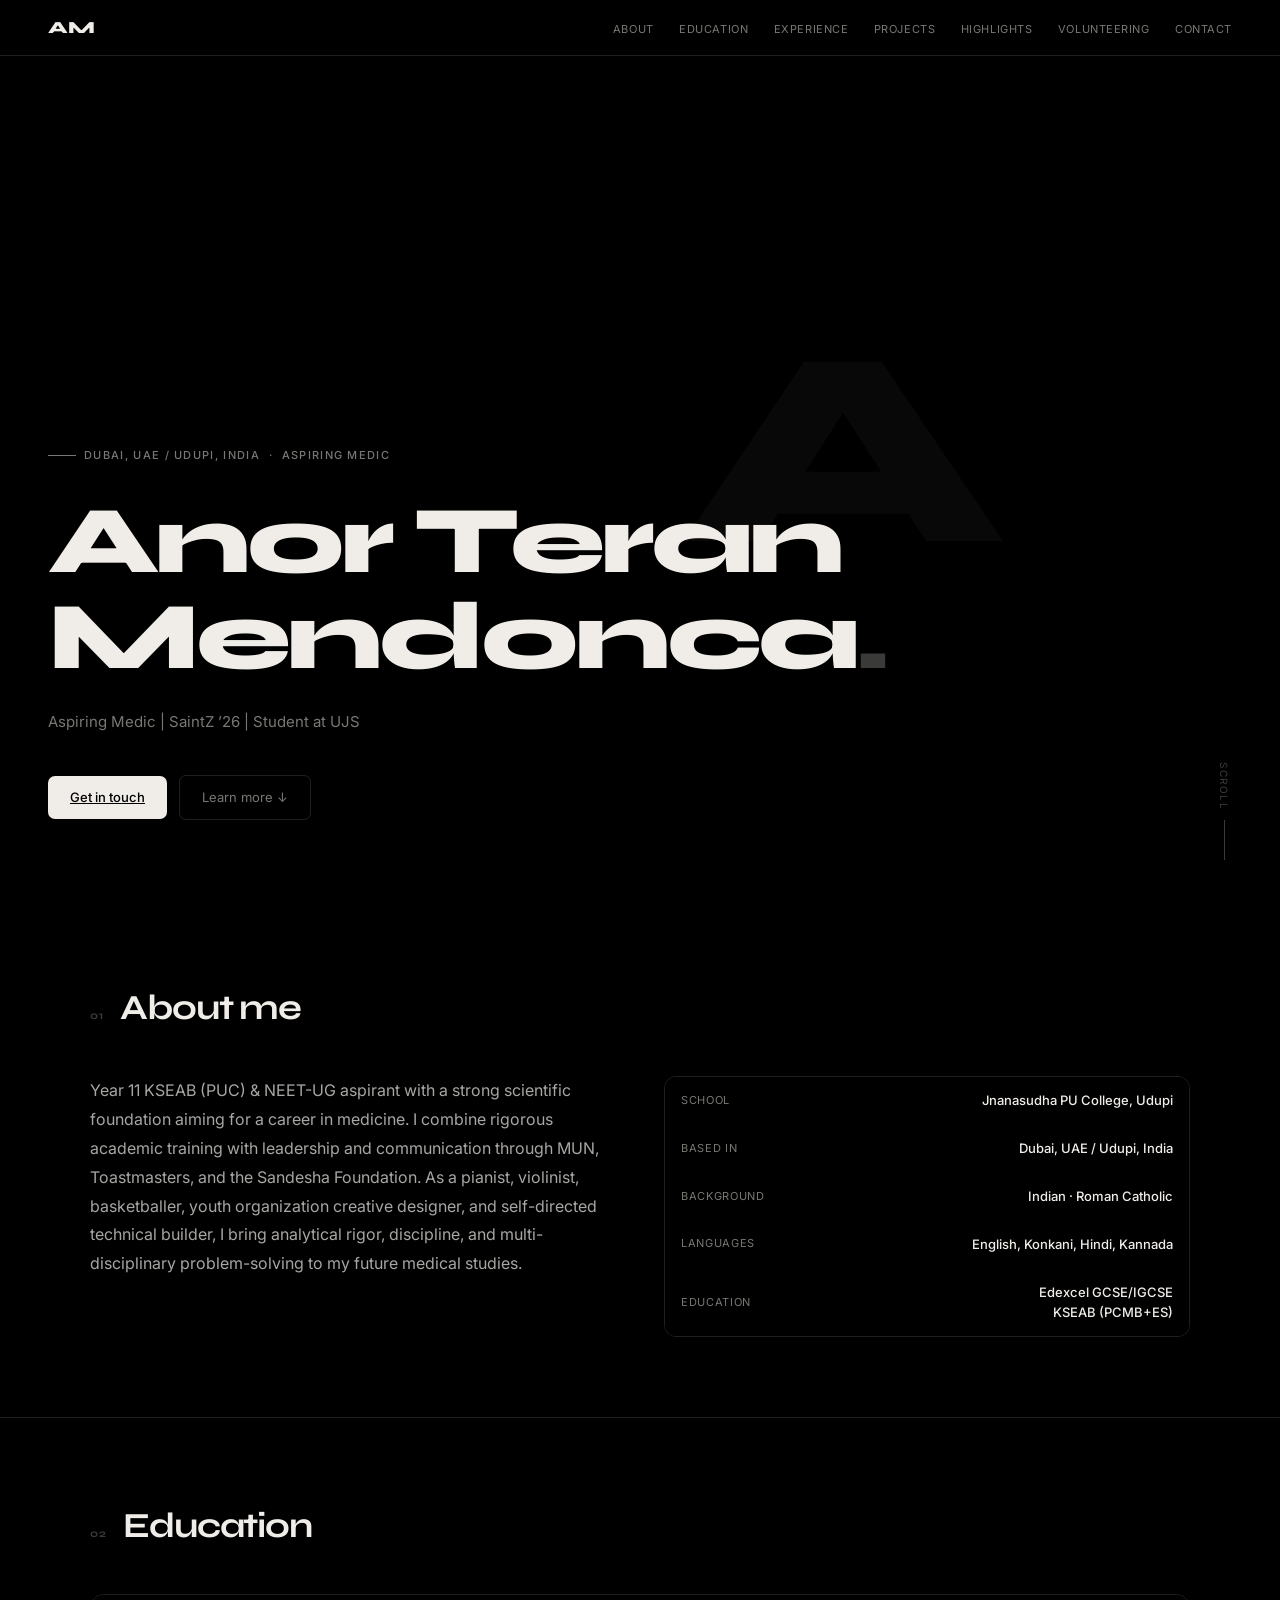
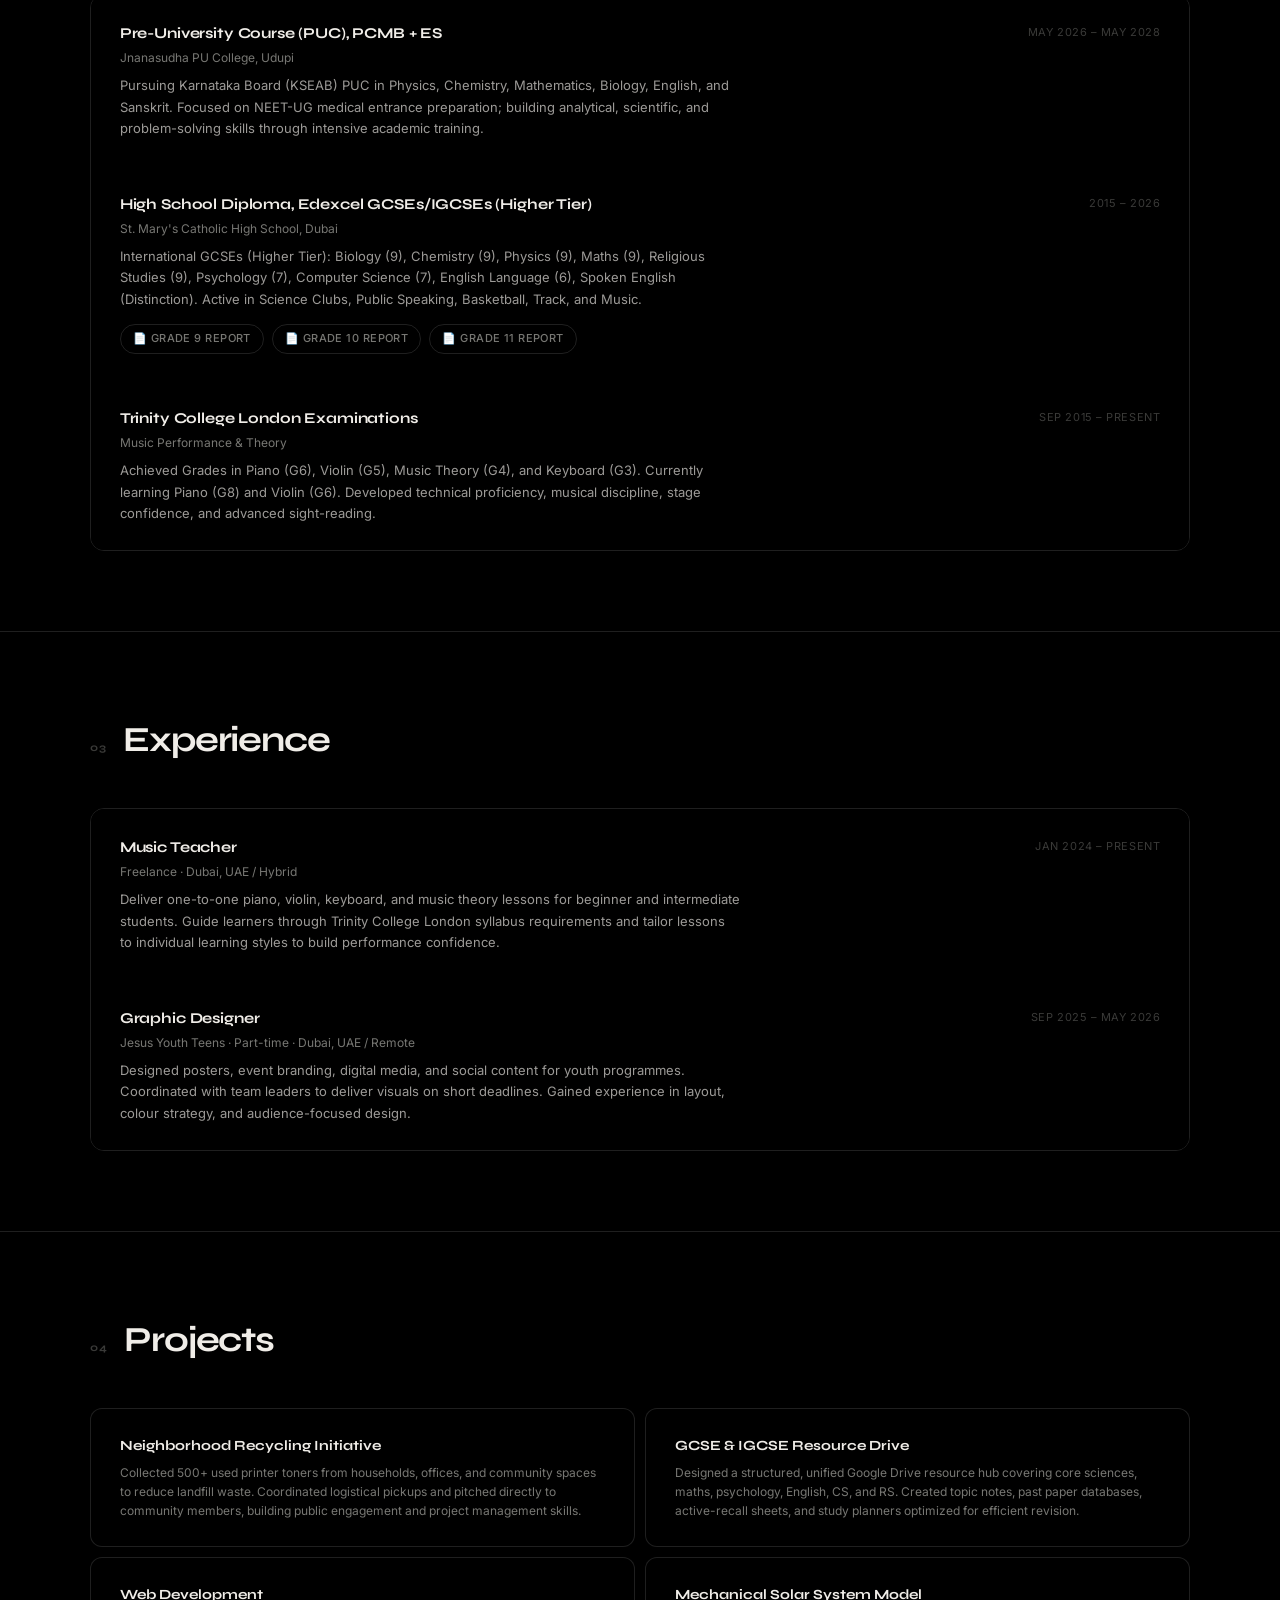
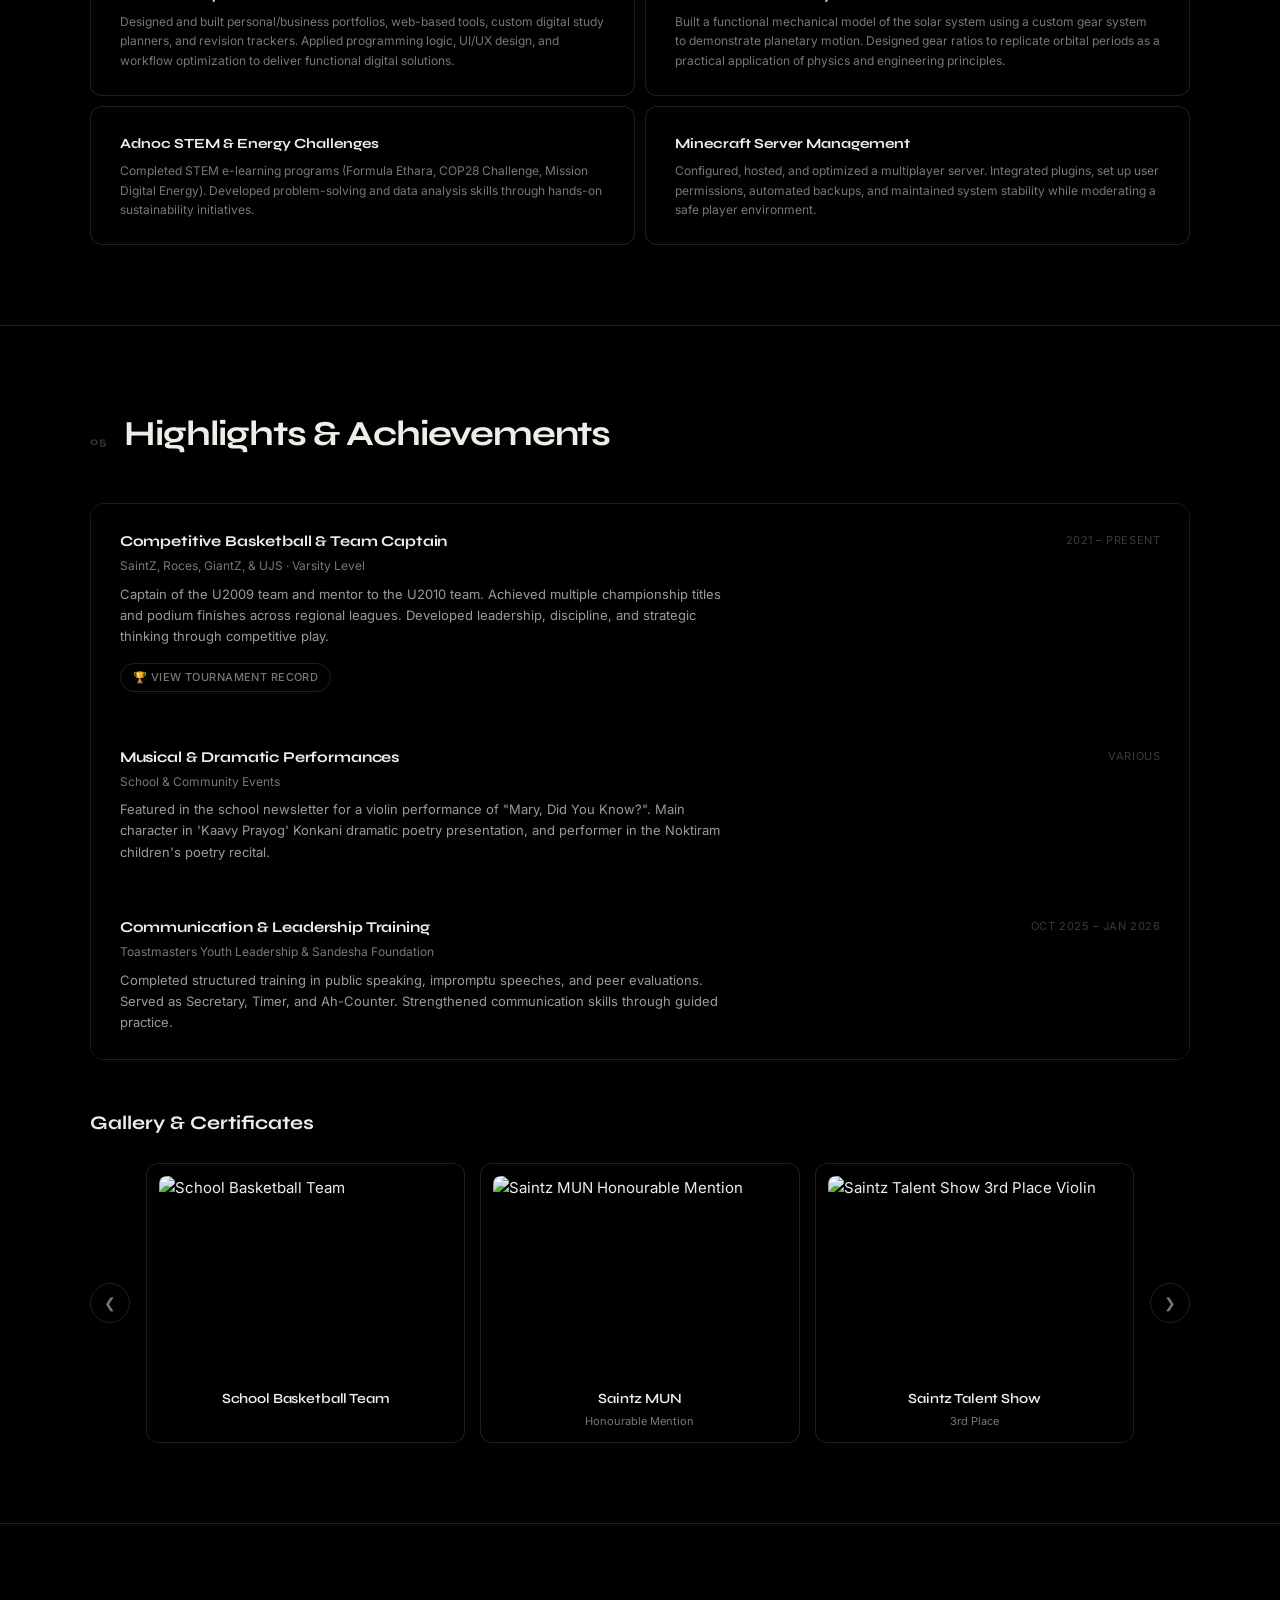
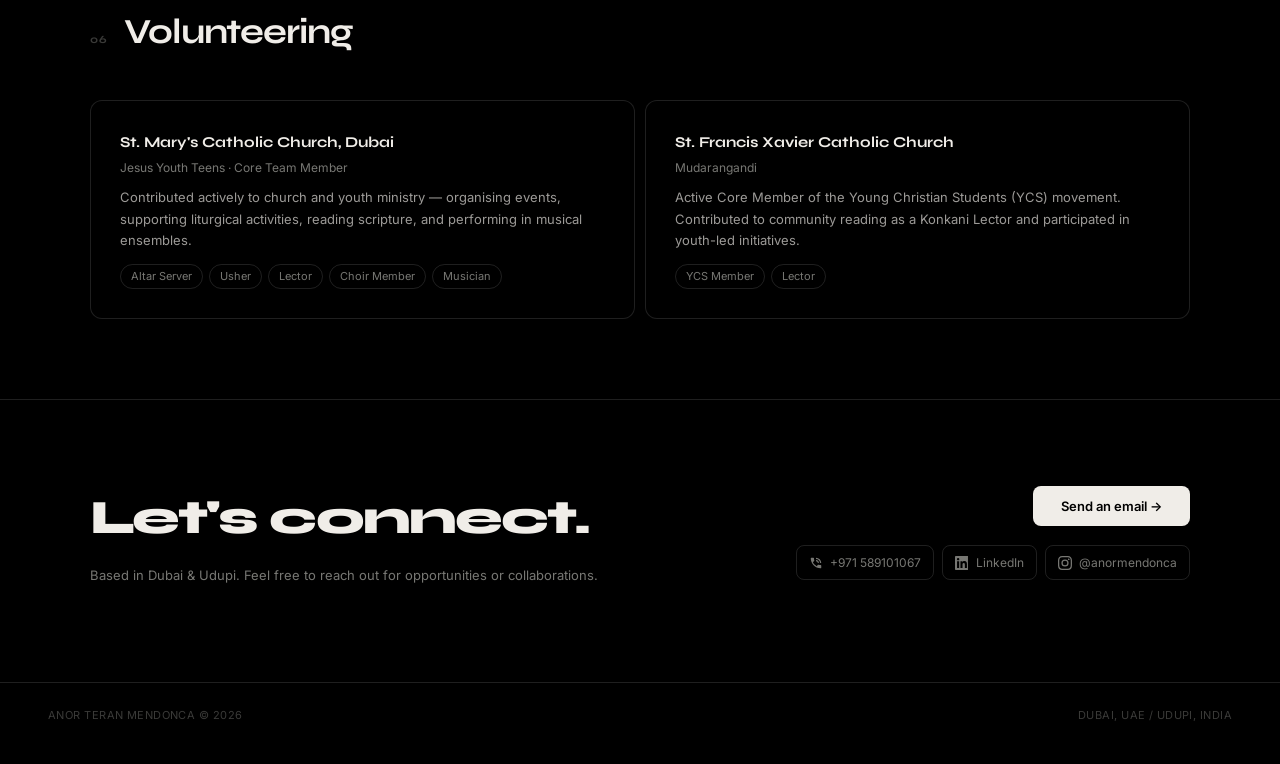
==== index.html @ 613bf5ba "Update index.html" ====
<!DOCTYPE html>
<html lang="en">
<head>
  <meta charset="UTF-8">
  <meta name="viewport" content="width=device-width, initial-scale=1.0">
  <title>Anor Teran Mendonca</title>
  <link href="https://fonts.googleapis.com/css2?family=Syne:wght@400;500;600;700;800&family=Inter:wght@300;400;500&display=swap" rel="stylesheet">
  <link rel="stylesheet" href="style.css">
  <script src="script.js" defer></script>
</head>
<body>
<nav>
  <span class="nav-logo" id="amLogo">AM</span>
  <ul class="nav-links">
    <li><a href="#about">About</a></li>
    <li><a href="#education">Education</a></li>
    <li><a href="#experience">Experience</a></li>
    <li><a href="#projects">Projects</a></li>
    <li><a href="#achievements">Highlights</a></li>
    <li><a href="#volunteering">Volunteering</a></li>
    <li><a href="#contact">Contact</a></li>
  </ul>
</nav>

<div class="hero">
  <div class="hero-line"></div>
  <div class="hero-num">A</div>
  <div class="hero-content">
    <div class="hero-eyebrow">Dubai, UAE / Udupi, India &nbsp;·&nbsp; Aspiring Medic</div>
    <h1>Anor Teran<br>Mendonca<span class="dim">.</span></h1>
    <p class="hero-desc">Aspiring Medic | SaintZ ’26 | Student at UJS</p>
    <div class="hero-btns">
      <a class="btn-primary" href="#contact">Get in touch</a>
      <a class="btn-ghost" href="#about">Learn more ↓</a>
    </div>
  </div>
  <div class="hero-scroll">Scroll</div>
</div>

<div class="section fade" id="about">
  <div class="section-inner">
    <div class="section-header"><span class="section-num">01</span><h2 class="section-title">About me</h2></div>
    <div class="about-grid">
      <p class="about-text">Year 11 KSEAB (PUC) & NEET-UG aspirant with a strong scientific foundation aiming for a career in medicine. I combine rigorous academic training with leadership and communication through MUN, Toastmasters, and the Sandesha Foundation. As a pianist, violinist, basketballer, youth organization creative designer, and self-directed technical builder, I bring analytical rigor, discipline, and multi-disciplinary problem-solving to my future medical studies.</p>
      <div class="about-facts">
        <div class="fact-row"><span class="fact-label">School</span><span class="fact-value">Jnanasudha PU College, Udupi</span></div>
        <div class="fact-row"><span class="fact-label">Based in</span><span class="fact-value">Dubai, UAE / Udupi, India</span></div>
        <div class="fact-row"><span class="fact-label">Background</span><span class="fact-value">Indian · Roman Catholic</span></div>
        <div class="fact-row"><span class="fact-label">Languages</span><span class="fact-value">English, Konkani, Hindi, Kannada</span></div>
        <div class="fact-row"><span class="fact-label">Education</span><span class="fact-value">Edexcel GCSE/IGCSE<br>KSEAB (PCMB+ES)</span></div>
      </div>
    </div>
  </div>
</div>

<div class="section fade" id="education">
  <div class="section-inner">
    <div class="section-header"><span class="section-num">02</span><h2 class="section-title">Education</h2></div>
    
    <div class="exp-list">
      <div class="exp-row">
        <div>
          <div class="exp-title">Pre-University Course (PUC), PCMB + ES</div>
          <div class="exp-org">Jnanasudha PU College, Udupi</div>
          <p class="exp-desc">Pursuing Karnataka Board (KSEAB) PUC in Physics, Chemistry, Mathematics, Biology, English, and Sanskrit. Focused on NEET-UG medical entrance preparation; building analytical, scientific, and problem-solving skills through intensive academic training.</p>
        </div>
        <div class="exp-date">May 2026 – May 2028</div>
      </div>
      
      <div class="exp-row">
        <div>
          <div class="exp-title">High School Diploma, Edexcel GCSEs/IGCSEs (Higher Tier)</div>
          <div class="exp-org">St. Mary's Catholic High School, Dubai</div>
          <p class="exp-desc">International GCSEs (Higher Tier): Biology (9), Chemistry (9), Physics (9), Maths (9), Religious Studies (9), Psychology (7), Computer Science (7), English Language (6), Spoken English (Distinction). Active in Science Clubs, Public Speaking, Basketball, Track, and Music.</p>
          
          <div class="report-links-row">
            <div class="text-popup-wrapper" onclick="openPopup(this, event)">
              <div class="text-popup-btn">📄 Grade 9 Report</div>
              <div class="card-popup">
                <iframe src="https://drive.google.com/file/d/1oZya6UrianhHwpaz97p2ARbL6AdducIE/preview" title="Grade 9 Report" allow="autoplay"></iframe>
                <div class="popup-close-hint">Click anywhere to close</div>
              </div>
            </div>

            <div class="text-popup-wrapper" onclick="openPopup(this, event)">
              <div class="text-popup-btn">📄 Grade 10 Report</div>
              <div class="card-popup">
                <iframe src="https://drive.google.com/file/d/11lavWog1DA3vGptl4vB7K5GiTzFKcqQs/preview" title="Grade 10 Report" allow="autoplay"></iframe>
                <div class="popup-close-hint">Click anywhere to close</div>
              </div>
            </div>

            <div class="text-popup-wrapper" onclick="openPopup(this, event)">
              <div class="text-popup-btn">📄 Grade 11 Report</div>
              <div class="card-popup">
                <iframe src="https://drive.google.com/file/d/1kUDYSCrsC_-6n1zZF9QliUA_KntgMexL/preview" title="Grade 11 Report" allow="autoplay"></iframe>
                <div class="popup-close-hint">Click anywhere to close</div>
              </div>
            </div>
          </div>

        </div>
        <div class="exp-date">2015 – 2026</div>
      </div>
      
      <div class="exp-row">
        <div>
          <div class="exp-title">Trinity College London Examinations</div>
          <div class="exp-org">Music Performance & Theory</div>
          <p class="exp-desc">Achieved Grades in Piano (G6), Violin (G5), Music Theory (G4), and Keyboard (G3). Currently learning Piano (G8) and Violin (G6). Developed technical proficiency, musical discipline, stage confidence, and advanced sight-reading.</p>
        </div>
        <div class="exp-date">Sep 2015 – Present</div>
      </div>
    </div>

  </div>
</div>

<div class="section fade" id="experience">
  <div class="section-inner">
    <div class="section-header"><span class="section-num">03</span><h2 class="section-title">Experience</h2></div>
    <div class="exp-list">
      <div class="exp-row">
        <div>
          <div class="exp-title">Music Teacher</div>
          <div class="exp-org">Freelance · Dubai, UAE / Hybrid</div>
          <p class="exp-desc">Deliver one-to-one piano, violin, keyboard, and music theory lessons for beginner and intermediate students. Guide learners through Trinity College London syllabus requirements and tailor lessons to individual learning styles to build performance confidence.</p>
        </div>
        <div class="exp-date">Jan 2024 – Present</div>
      </div>
      <div class="exp-row">
        <div>
          <div class="exp-title">Graphic Designer</div>
          <div class="exp-org">Jesus Youth Teens · Part-time · Dubai, UAE / Remote</div>
          <p class="exp-desc">Designed posters, event branding, digital media, and social content for youth programmes. Coordinated with team leaders to deliver visuals on short deadlines. Gained experience in layout, colour strategy, and audience-focused design.</p>
        </div>
        <div class="exp-date">Sep 2025 – May 2026</div>
      </div>
    </div>
  </div>
</div>

<div class="section fade" id="projects">
  <div class="section-inner">
    <div class="section-header"><span class="section-num">04</span><h2 class="section-title">Projects</h2></div>
    <div class="proj-grid">
      <div class="proj-card">
        <h4>Neighborhood Recycling Initiative</h4>
        <p>Collected 500+ used printer toners from households, offices, and community spaces to reduce landfill waste. Coordinated logistical pickups and pitched directly to community members, building public engagement and project management skills.</p>
      </div>
      <div class="proj-card">
        <h4>GCSE & IGCSE Resource Drive</h4>
        <p>Designed a structured, unified Google Drive resource hub covering core sciences, maths, psychology, English, CS, and RS. Created topic notes, past paper databases, active-recall sheets, and study planners optimized for efficient revision.</p>
      </div>
      <div class="proj-card">
        <h4>Web Development</h4>
        <p>Designed and built personal/business portfolios, web-based tools, custom digital study planners, and revision trackers. Applied programming logic, UI/UX design, and workflow optimization to deliver functional digital solutions.</p>
      </div>
      <div class="proj-card">
        <h4>Mechanical Solar System Model</h4>
        <p>Built a functional mechanical model of the solar system using a custom gear system to demonstrate planetary motion. Designed gear ratios to replicate orbital periods as a practical application of physics and engineering principles.</p>
      </div>
      <div class="proj-card">
        <h4>Adnoc STEM & Energy Challenges</h4>
        <p>Completed STEM e-learning programs (Formula Ethara, COP28 Challenge, Mission Digital Energy). Developed problem-solving and data analysis skills through hands-on sustainability initiatives.</p>
      </div>
      <div class="proj-card">
        <h4>Minecraft Server Management</h4>
        <p>Configured, hosted, and optimized a multiplayer server. Integrated plugins, set up user permissions, automated backups, and maintained system stability while moderating a safe player environment.</p>
      </div>
    </div>
  </div>
</div>

<div class="section fade" id="achievements">
  <div class="section-inner">
    <div class="section-header"><span class="section-num">05</span><h2 class="section-title">Highlights & Achievements</h2></div>
    <div class="exp-list" style="margin-bottom: 3rem;">
<div class="exp-row">
        <div>
          <div class="exp-title">Competitive Basketball & Team Captain</div>
          <div class="exp-org">SaintZ, Roces, GiantZ, & UJS · Varsity Level</div>
          <p class="exp-desc">Captain of the U2009 team and mentor to the U2010 team. Achieved multiple championship titles and podium finishes across regional leagues. Developed leadership, discipline, and strategic thinking through competitive play.</p>
          
          <!-- Basketball Tournament Record Popup -->
          <div class="report-links-row" style="margin-top: 15px;">
            <div class="text-popup-wrapper" onclick="openPopup(this, event)">
              <div class="text-popup-btn">🏆 View Tournament Record</div>
              
              <div class="card-popup" style="padding: 2rem; text-align: left; max-width: 450px; max-height: 80vh; overflow-y: auto; background: #fff; border-radius: 12px;">
                <h3 style="margin-top: 0; margin-bottom: 1.2rem; font-family: 'Syne', sans-serif; font-size: 1.4rem; color: #111;">Tournament Highlights</h3>
                
                <h4 style="margin-bottom: 0.5rem; font-size: 1rem; color: #333;">🥇 Winners</h4>
                <ul style="list-style-type: none; padding-left: 0; margin-bottom: 1.2rem; font-size: 0.9rem; color: #555; line-height: 1.6;">
                  <li>• 11th SaintZ (2025–2026)</li>
                  <li>• 9th SaintZ (2023–2024)</li>
                  <li>• 5th GMA U17 (2023–2024)</li>
                  <li>• 15th Indian Basketball League U13 (2022)</li>
                  <li>• 10th GMA (2021–2022)</li>
                </ul>

                <h4 style="margin-bottom: 0.5rem; font-size: 1rem; color: #333;">🥈 Runners Up</h4>
                <ul style="list-style-type: none; padding-left: 0; margin-bottom: 1.2rem; font-size: 0.9rem; color: #555; line-height: 1.6;">
                  <li>• DPS Sharjah Sundeep Batavia U18 (2023–2024)</li>
                  <li>• 11th GMA (2022–2023)</li>
                  <li>• SBAA Boys Div 3A Season 3 (2022)</li>
                </ul>

                <h4 style="margin-bottom: 0.5rem; font-size: 1rem; color: #333;">🥉 Bronze & Notable</h4>
                <ul style="list-style-type: none; padding-left: 0; margin-bottom: 1.5rem; font-size: 0.9rem; color: #555; line-height: 1.6;">
                  <li>• 10th SaintZ (2024–2025) – <strong>Bronze</strong></li>
                  <li>• Jazzville B2009 (2023, 2024) – <strong>Bronze</strong></li>
                  <li>• Dubai School Games by Dubai Sports Council (2023)</li>
                  <li>• TMS & DPS Tournaments (2024–2026)</li>
                  <li>• 12th GMA U17 (2024–2025)</li>
                </ul>
                
                <div class="popup-close-hint" style="position: static; transform: none; text-align: center; margin-top: 1rem; color: #888;">Click anywhere to close</div>
              </div>
            </div>
          </div>

        </div>
        <div class="exp-date">2021 – Present</div>
      </div>
      <div class="exp-row">
        <div>
          <div class="exp-title">Musical & Dramatic Performances</div>
          <div class="exp-org">School & Community Events</div>
          <p class="exp-desc">Featured in the school newsletter for a violin performance of "Mary, Did You Know?". Main character in 'Kaavy Prayog' Konkani dramatic poetry presentation, and performer in the Noktiram children's poetry recital.</p>
        </div>
        <div class="exp-date">Various</div>
      </div>
      <div class="exp-row">
        <div>
          <div class="exp-title">Communication & Leadership Training</div>
          <div class="exp-org">Toastmasters Youth Leadership & Sandesha Foundation</div>
          <p class="exp-desc">Completed structured training in public speaking, impromptu speeches, and peer evaluations. Served as Secretary, Timer, and Ah-Counter. Strengthened communication skills through guided practice.</p>
        </div>
        <div class="exp-date">Oct 2025 – Jan 2026</div>
      </div>
    </div>
    
    <h3 class="carousel-title">Gallery & Certificates</h3>

    <div class="slider-wrapper">
      <button class="slider-arrow" onclick="prevGallerySlide()">&#10094;</button>
      
      <div class="slider-viewport">
        <div class="slider-track" id="galleryTrack">
          <div class="slide">
            <div class="achievement-card" onclick="openPopup(this, event)">
              <div class="achievement-img-wrapper">
                <img class="main-img" src="https://media.licdn.com/dms/image/v2/D4D2DAQHJDOAmuHH2DQ/profile-treasury-image-shrink_1280_1280/B4DZq2O7bQIkAU-/0/1763993980204?e=1778320800&v=beta&t=pkGW9RlQOOh_Gn7qNHsw9Cckxe-zAhQTiaT4n3oDj2E" alt="School Basketball Team">
              </div>
              <p>School Basketball Team</p>
              <div class="card-popup">
                <img src="https://media.licdn.com/dms/image/v2/D4D2DAQHJDOAmuHH2DQ/profile-treasury-image-shrink_1280_1280/B4DZq2O7bQIkAU-/0/1763993980204?e=1778320800&v=beta&t=pkGW9RlQOOh_Gn7qNHsw9Cckxe-zAhQTiaT4n3oDj2E" alt="School Basketball Team Full">
                <div class="popup-close-hint">Click anywhere to close</div>
              </div>
            </div>
          </div>

          <div class="slide">
            <div class="achievement-card" onclick="openPopup(this, event)">
              <div class="achievement-img-wrapper">
                <img class="main-img" src="https://media.licdn.com/dms/image/v2/D4D2DAQEgE8PxMLI1jA/profile-treasury-image-shrink_1280_1280/B4DZqwlgdfHsAQ-/0/1763899215269?e=1778320800&v=beta&t=Sux9OpTikVcy2klPavs6IHmNGJUH55EgoAZJKZtOExk" alt="Saintz MUN Honourable Mention">
              </div>
              <p>Saintz MUN</p>
              <span class="sub">Honourable Mention</span>
              <div class="card-popup">
                <img src="https://media.licdn.com/dms/image/v2/D4D2DAQEgE8PxMLI1jA/profile-treasury-image-shrink_1280_1280/B4DZqwlgdfHsAQ-/0/1763899215269?e=1778320800&v=beta&t=Sux9OpTikVcy2klPavs6IHmNGJUH55EgoAZJKZtOExk" alt="Saintz MUN Honourable Mention Full">
                <div class="popup-close-hint">Click anywhere to close</div>
              </div>
            </div>
          </div>

          <div class="slide">
            <div class="achievement-card" onclick="openPopup(this, event)">
              <div class="achievement-img-wrapper">
                <img class="main-img" src="https://media.licdn.com/dms/image/v2/D4D2DAQFh3LNIA9PQQg/profile-treasury-image-shrink_800_800/B4DZqwmAk6GkAY-/0/1763899346734?e=1778320800&v=beta&t=Bbvc_8uQvTYsb2UuLuSav3ce-0gWG_By1RlFBtTeu0s" alt="Saintz Talent Show 3rd Place Violin">
              </div>
              <p>Saintz Talent Show</p>
              <span class="sub">3rd Place</span>
              <div class="card-popup">
                <img src="https://media.licdn.com/dms/image/v2/D4D2DAQFh3LNIA9PQQg/profile-treasury-image-shrink_800_800/B4DZqwmAk6GkAY-/0/1763899346734?e=1778320800&v=beta&t=Bbvc_8uQvTYsb2UuLuSav3ce-0gWG_By1RlFBtTeu0s" alt="Saintz Talent Show 3rd Place Violin Full">
                <div class="popup-close-hint">Click anywhere to close</div>
              </div>
            </div>
          </div>

          <div class="slide">
            <div class="achievement-card" onclick="openPopup(this, event)">
              <div class="achievement-img-wrapper">
                <img class="main-img" src="https://media.licdn.com/dms/image/v2/D4D2DAQHgocPnHbiADg/profile-treasury-document-images_1920/B4DZqwnZfsKQAw-/1/1763899711067?e=1778716800&v=beta&t=vWFyVe7q90WWQONb9t9QvEhIYTRvXuftp9oWQrhyQSQ" alt="GL English Assessment">
              </div>
              <p>GL Assessment</p>
              <span class="sub">English</span>
              <div class="card-popup">
                <img src="https://media.licdn.com/dms/image/v2/D4D2DAQHgocPnHbiADg/profile-treasury-document-images_1920/B4DZqwnZfsKQAw-/1/1763899711067?e=1778716800&v=beta&t=vWFyVe7q90WWQONb9t9QvEhIYTRvXuftp9oWQrhyQSQ" alt="GL English Assessment Full">
                <div class="popup-close-hint">Click anywhere to close</div>
              </div>
            </div>
          </div>
          
          <div class="slide">
            <div class="achievement-card" onclick="openPopup(this, event)">
              <div class="achievement-img-wrapper">
                <img class="main-img" src="https://media.licdn.com/dms/image/v2/D4D2DAQH6QZAXE2_AXw/profile-treasury-document-images_1920/B4DZqwnWF4HwAs-/1/1763899697841?e=1778716800&v=beta&t=6bdGdD9wx0P90fAFxsFpQVkonw8DgvmtyWa4GKC_8to" alt="GL Math Assessment">
              </div>
              <p>GL Assessment</p>
              <span class="sub">Math</span>
              <div class="card-popup">
                <img src="https://media.licdn.com/dms/image/v2/D4D2DAQH6QZAXE2_AXw/profile-treasury-document-images_1920/B4DZqwnWF4HwAs-/1/1763899697841?e=1778716800&v=beta&t=6bdGdD9wx0P90fAFxsFpQVkonw8DgvmtyWa4GKC_8to" alt="GL Math Assessment Full">
                <div class="popup-close-hint">Click anywhere to close</div>
              </div>
            </div>
          </div>

          <div class="slide">
            <div class="achievement-card" onclick="openPopup(this, event)">
              <div class="achievement-img-wrapper">
                <img class="main-img" src="https://media.licdn.com/dms/image/v2/D4D2DAQFYb4vfWPtk7A/profile-treasury-document-cover-images_800/B4DZqwnEuNJcA8-/0/1763899625720?e=1778320800&v=beta&t=K-8jDDE_ZOMTAACuflZ5ORf8HMCXtJNsgmYh1Kuhr90" alt="GL Science Assessment">
              </div>
              <p>GL Assessment</p>
              <span class="sub">Science</span>
              <div class="card-popup">
                <img src="https://media.licdn.com/dms/image/v2/D4D2DAQFYb4vfWPtk7A/profile-treasury-document-cover-images_800/B4DZqwnEuNJcA8-/0/1763899625720?e=1778320800&v=beta&t=K-8jDDE_ZOMTAACuflZ5ORf8HMCXtJNsgmYh1Kuhr90" alt="GL Science Assessment Full">
                <div class="popup-close-hint">Click anywhere to close</div>
              </div>
            </div>
          </div>
        </div>
      </div>

      <button class="slider-arrow" onclick="nextGallerySlide()">&#10095;</button>
    </div>

  </div>
</div>

<div class="section fade" id="volunteering">
  <div class="section-inner">
    <div class="section-header"><span class="section-num">06</span><h2 class="section-title">Volunteering</h2></div>
    <div class="proj-grid">
      <div class="vol-card">
        <h4>St. Mary's Catholic Church, Dubai</h4>
        <div class="vol-org">Jesus Youth Teens · Core Team Member</div>
        <p>Contributed actively to church and youth ministry — organising events, supporting liturgical activities, reading scripture, and performing in musical ensembles.</p>
        <div class="vol-roles">
          <span class="vol-role">Altar Server</span>
          <span class="vol-role">Usher</span>
          <span class="vol-role">Lector</span>
          <span class="vol-role">Choir Member</span>
          <span class="vol-role">Musician</span>
        </div>
      </div>
      <div class="vol-card">
        <h4>St. Francis Xavier Catholic Church</h4>
        <div class="vol-org">Mudarangandi</div>
        <p>Active Core Member of the Young Christian Students (YCS) movement. Contributed to community reading as a Konkani Lector and participated in youth-led initiatives.</p>
        <div class="vol-roles">
          <span class="vol-role">YCS Member</span>
          <span class="vol-role">Lector</span>
        </div>
      </div>
    </div>
  </div>
</div>

<div class="contact-section fade" id="contact">
  <div class="contact-inner">
    <div class="contact-text">
      <h2>Let's connect.</h2>
      <p>Based in Dubai & Udupi. Feel free to reach out for opportunities or collaborations.</p>
    </div>
    <div class="contact-right">
      <button class="contact-btn" onclick="window.location.href='mailto:anort.mendonca@gmail.com'">Send an email →</button>
      <div class="socials">
        <a class="social-link" href="tel:+971589101067">
          <svg viewBox="0 0 24 24"><path d="M20 15.5c-1.25 0-2.45-.2-3.57-.57-.35-.11-.74-.03-1.02.24l-2.2 2.2c-2.83-1.44-5.15-3.75-6.59-6.59l2.2-2.21c.28-.26.36-.65.25-1C8.7 6.45 8.5 5.25 8.5 4c0-.55-.45-1-1-1H4c-.55 0-1 .45-1 1 0 9.39 7.61 17 17 17 .55 0 1-.45 1-1v-3.5c0-.55-.45-1-1-1zM19 12h2a9 9 0 0 0-9-9v2c3.87 0 7 3.13 7 7zm-4 0h2c0-2.76-2.24-5-5-5v2c1.66 0 3 1.34 3 3z"/></svg>
          +971 589101067
        </a>
        <a class="social-link" href="https://linkedin.com/in/anormendonca" target="_blank">
          <svg viewBox="0 0 24 24"><path d="M20.447 20.452h-3.554v-5.569c0-1.328-.027-3.037-1.852-3.037-1.853 0-2.136 1.445-2.136 2.939v5.667H9.351V9h3.414v1.561h.046c.477-.9 1.637-1.85 3.37-1.85 3.601 0 4.267 2.37 4.267 5.455v6.286zM5.337 7.433a2.062 2.062 0 01-2.063-2.065 2.064 2.064 0 112.063 2.065zm1.782 13.019H3.555V9h3.564v11.452zM22.225 0H1.771C.792 0 0 .774 0 1.729v20.542C0 23.227.792 24 1.771 24h20.451C23.2 24 23.227 22.271V1.729C24 .774 23.2 0 22.222 0h.003z"/></svg>
          LinkedIn
        </a>
        <a class="social-link" href="https://instagram.com/anormendonca" target="_blank">
          <svg viewBox="0 0 24 24"><path d="M12 2.163c3.204 0 3.584.012 4.85.07 3.252.148 4.771 1.691 4.919 4.919.058 1.265.069 1.645.069 4.849 0 3.205-.012 3.584-.069 4.849-.149 3.225-1.664 4.771-4.919 4.919-1.266.058-1.644.07-4.85.07-3.204 0-3.584-.012-4.849-.07-3.26-.149-4.771-1.699-4.919-4.92-.058-1.265-.07-1.644-.07-4.849 0-3.204.013-3.583.07-4.849.149-3.227 1.664-4.771 4.919-4.919 1.266-.057 1.645-.069 4.849-.069zM12 0C8.741 0 8.333.014 7.053.072 2.695.272.273 2.69.073 7.052.014 8.333 0 8.741 0 12c0 3.259.014 3.668.072 4.948.2 4.358 2.618 6.78 6.98 6.98C8.333 23.986 8.741 24 12 24c3.259 0 3.668-.014 4.948-.072 4.354-.2 6.782-2.618 6.979-6.98.059-1.28.073-1.689.073-4.948 0-3.259-.014-3.667-.072-4.947-.196-4.354-2.617-6.78-6.979-6.98C15.668.014 15.259 0 12 0zm0 5.838a6.162 6.162 0 100 12.324 6.162 6.162 0 000-12.324zM12 16a4 4 0 110-8 4 4 0 010 8zm6.406-11.845a1.44 1.44 0 100 2.881 1.44 1.44 0 000-2.881z"/></svg>
          @anormendonca
        </a>
      </div>
    </div>
  </div>
</div>

<footer>
  <span>Anor Teran Mendonca © 2026</span>
  <span>Dubai, UAE / Udupi, India</span>
</footer>

<div class="popup-overlay" id="popupOverlay"></div>
</body>
</html>
---- style.css ----
*,*::before,*::after{box-sizing:border-box;margin:0;padding:0}
:root{--bg:#000;--surface2:#0d0d0d;--border:rgba(255,255,255,0.12);--border2:rgba(255,255,255,0.22);--text:#f0ede8;--muted:#777773;--muted2:#3a3a38}
html{scroll-behavior:smooth}
body{font-family:'Inter',sans-serif;background:var(--bg);color:var(--text);font-size:15px;line-height:1.6;overflow-x:hidden}

nav{position:fixed;top:0;left:0;right:0;z-index:200;display:flex;align-items:center;justify-content:space-between;padding:0 3rem;height:56px;background:rgba(0,0,0,0.9);backdrop-filter:blur(20px);border-bottom:0.5px solid var(--border)}
.nav-logo{font-family:'Syne',sans-serif;font-weight:800;font-size:17px;letter-spacing:-0.02em; cursor:pointer; display:inline-block; transition: color 0.2s;}
.nav-logo:hover{color: var(--muted);}
.nav-links{display:flex;gap:1.6rem;list-style:none}
.nav-links a{color:var(--muted);text-decoration:none;font-size:11px;letter-spacing:0.05em;text-transform:uppercase;transition:color 0.2s}
.nav-links a:hover{color:var(--text)}
.nav-cta{border:0.5px solid var(--border2);color:var(--text);padding:7px 16px;border-radius:6px;font-size:12px;font-weight:500;text-decoration:none;transition:background 0.2s}
.nav-cta:hover{background:var(--surface2)}

/* --- EXPLOSION ANIMATION --- */
@keyframes explode {
  0% { transform: scale(1); opacity: 1; filter: blur(0); letter-spacing: -0.02em; }
  50% { transform: scale(1.5); opacity: 0.8; filter: blur(2px); letter-spacing: 10px; }
  100% { transform: scale(2.5); opacity: 0; filter: blur(8px); letter-spacing: 25px; }
}
.exploding {
  animation: explode 0.5s cubic-bezier(0.1, 0.9, 0.2, 1) forwards;
  pointer-events: none;
}

.hero{min-height:100vh;display:flex;flex-direction:column;justify-content:flex-end;padding:0 3rem 5rem;position:relative;overflow:hidden}
.hero-line{position:absolute;top:0;right:20%;width:0.5px;height:100%;background:linear-gradient(to bottom,transparent,var(--border) 30%,var(--border) 70%,transparent)}
.hero-num{position:absolute;top:50%;right:calc(20% + 2rem);transform:translateY(-50%);font-family:'Syne',sans-serif;font-size:clamp(180px,22vw,280px);font-weight:800;color:rgba(255,255,255,0.03);line-height:1;letter-spacing:-0.05em;user-select:none}
.hero-content{position:relative;z-index:2}
.hero-eyebrow{display:inline-flex;align-items:center;gap:8px;font-size:11px;font-weight:500;letter-spacing:0.12em;text-transform:uppercase;color:var(--muted);margin-bottom:1.8rem}
.hero-eyebrow::before{content:'';width:28px;height:0.5px;background:var(--muted)}
.hero h1{font-family:'Syne',sans-serif;font-size:clamp(3rem,8vw,6rem);font-weight:800;line-height:1.0;letter-spacing:-0.04em;margin-bottom:1.5rem}
.hero h1 .dim{color:var(--muted2)}
.hero-desc{font-size:15px;color:var(--muted);max-width:500px;line-height:1.75;margin-bottom:2.5rem}
.hero-btns{display:flex;gap:12px;align-items:center;flex-wrap:wrap}
.btn-primary{background:var(--text);color:#000;padding:11px 22px;border-radius:7px;font-size:13px;font-weight:500;border:none;cursor:pointer;transition:opacity 0.2s}
.btn-primary:hover{opacity:0.85}
.btn-ghost{background:transparent;color:var(--muted);padding:11px 22px;border-radius:7px;font-size:13px;border:0.5px solid var(--border);cursor:pointer;transition:all 0.2s;text-decoration:none;display:inline-block;}
.btn-ghost:hover{color:var(--text);border-color:var(--border2)}
.hero-scroll{position:absolute;bottom:2.5rem;right:3rem;writing-mode:vertical-rl;font-size:10px;letter-spacing:0.15em;text-transform:uppercase;color:var(--muted2);display:flex;align-items:center;gap:10px}
.hero-scroll::after{content:'';width:0.5px;height:40px;background:var(--muted2)}

.section{padding:5rem 3rem;border-bottom:0.5px solid var(--border)}
.section-inner{max-width:1100px;margin:0 auto}
.section-header{display:flex;align-items:baseline;gap:1rem;margin-bottom:2.5rem}
.section-num{font-family:'Syne',sans-serif;font-size:11px;font-weight:700;color:var(--muted2);letter-spacing:0.08em}
.section-title{font-family:'Syne',sans-serif;font-size:clamp(1.6rem,3vw,2.2rem);font-weight:700;letter-spacing:-0.03em}
.carousel-title {font-family: 'Syne', sans-serif; font-size: 1.2rem; font-weight: 700; margin-bottom: 1rem; color: var(--text);}

.about-grid{display:grid;grid-template-columns:1fr 1fr;gap:3rem;align-items:start}
.about-text{font-size:16px;color:rgba(240,237,232,0.7);line-height:1.8}
.about-facts{display:flex;flex-direction:column;gap:1px;border:0.5px solid var(--border);border-radius:12px;overflow:hidden}
.fact-row{display:flex;align-items:center;justify-content:space-between;padding:13px 16px;background:#000;transition:background 0.2s}
.fact-row:hover{background:var(--surface2)}
.fact-label{font-size:11px;color:var(--muted);text-transform:uppercase;letter-spacing:0.06em}
.fact-value{font-size:13px;font-weight:500;color:var(--text); text-align: right;}

.tutor-hero{background:var(--surface2);border:0.5px solid var(--border);border-radius:16px;padding:2.5rem;display:grid;grid-template-columns:1fr auto;gap:2rem;align-items:center;margin-bottom:2rem}
.tutor-hero h3{font-family:'Syne',sans-serif;font-size:1.5rem;font-weight:800;letter-spacing:-0.03em;margin-bottom:8px}
.tutor-hero p{font-size:14px;color:var(--muted);line-height:1.7;max-width:520px}
.tutor-rate{text-align:right}
.tutor-rate-num{font-family:'Syne',sans-serif;font-size:2.5rem;font-weight:800;letter-spacing:-0.04em;line-height:1}
.tutor-rate-sub{font-size:11px;color:var(--muted);text-transform:uppercase;letter-spacing:0.06em;margin-top:4px}

.offers-grid{display:grid;grid-template-columns:repeat(3,1fr);gap:10px}
.offer-card{background:#000;border:0.5px solid var(--border);border-radius:12px;padding:1.6rem 1.5rem;transition:border-color 0.2s,background 0.2s}
.offer-card:hover{border-color:var(--border2);background:var(--surface2)}
.offer-icon{font-size:18px;margin-bottom:0.8rem;display:block}
.offer-card h4{font-family:'Syne',sans-serif;font-size:14px;font-weight:700;margin-bottom:5px}
.offer-card p{font-size:12px;color:var(--muted);line-height:1.6}

.cards-grid{display:grid;grid-template-columns:repeat(4,1fr);gap:10px}
.item-card{background:#000;border:0.5px solid var(--border);border-radius:12px;padding:1.4rem 1.5rem;display:flex;align-items:center;justify-content:space-between;transition:border-color 0.2s,background 0.2s}
.item-card:hover{border-color:var(--border2);background:var(--surface2)}
.card-left h4{font-family:'Syne',sans-serif;font-size:15px;font-weight:700;letter-spacing:-0.01em}
.card-left p{font-size:11px;color:var(--muted);margin-top:2px}
.card-right-big{font-family:'Syne',sans-serif;font-size:22px;font-weight:800;color:rgba(240,237,232,0.2);letter-spacing:-0.03em}

.exp-list{display:flex;flex-direction:column;gap:1px;border:0.5px solid var(--border);border-radius:14px;overflow:hidden}
.exp-row{background:#000;padding:1.6rem 1.8rem;display:grid;grid-template-columns:1fr auto;gap:1rem;align-items:start;transition:background 0.2s}
.exp-row:hover{background:var(--surface2)}
.exp-title{font-family:'Syne',sans-serif;font-size:15px;font-weight:700;letter-spacing:-0.01em;margin-bottom:3px}
.exp-org{font-size:12px;color:var(--muted);margin-bottom:8px}
.exp-desc{font-size:13px;color:rgba(240,237,232,0.65);line-height:1.65;max-width:620px}
.exp-date{font-size:11px;color:var(--muted2);text-align:right;white-space:nowrap;text-transform:uppercase;letter-spacing:0.05em;padding-top:3px}

/* --- TEXT ONLY POPUP BUTTONS --- */
.report-links-row {
  display: flex; gap: 8px; margin-top: 14px; flex-wrap: wrap;
}
.text-popup-wrapper {
  display: inline-block;
}
.text-popup-btn {
  font-size: 11px; font-weight: 500; color: var(--muted); border: 0.5px solid var(--border); 
  padding: 5px 12px; border-radius: 20px; cursor: pointer; transition: all 0.2s; 
  text-transform: uppercase; letter-spacing: 0.04em; display: inline-flex; align-items: center; gap: 6px;
}
.text-popup-btn:hover {
  color: var(--text); border-color: var(--border2); background: var(--surface2);
}

.proj-grid{display:grid;grid-template-columns:repeat(2,1fr);gap:10px}
.proj-card{background:#000;border:0.5px solid var(--border);border-radius:12px;padding:1.6rem 1.8rem;transition:border-color 0.2s,background 0.2s}
.proj-card:hover{border-color:var(--border2);background:var(--surface2)}
.proj-card h4{font-family:'Syne',sans-serif;font-size:14px;font-weight:700;margin-bottom:6px}
.proj-card p{font-size:12px;color:var(--muted);line-height:1.6}

.vol-card{background:#000;border:0.5px solid var(--border);border-radius:12px;padding:1.8rem;transition:border-color 0.2s,background 0.2s}
.vol-card:hover{border-color:var(--border2);background:var(--surface2)}
.vol-card h4{font-family:'Syne',sans-serif;font-size:15px;font-weight:700;margin-bottom:4px}
.vol-card .vol-org{font-size:12px;color:var(--muted);margin-bottom:10px}
.vol-card p{font-size:13px;color:rgba(240,237,232,0.65);line-height:1.65}
.vol-roles{display:flex;flex-wrap:wrap;gap:6px;margin-top:12px}
.vol-role{font-size:11px;color:var(--muted);border:0.5px solid var(--border);border-radius:20px;padding:3px 10px}

.side-grid{display:grid;grid-template-columns:repeat(2,1fr);gap:1px;background:var(--border);border-radius:14px;overflow:hidden}
.side-tile{background:#000;padding:1.8rem;transition:background 0.2s}
.side-tile:hover{background:var(--surface2)}
.side-tile-icon{font-size:18px;margin-bottom:0.8rem;display:block}
.side-tile h3{font-family:'Syne',sans-serif;font-size:14px;font-weight:700;margin-bottom:5px}
.side-tile p{font-size:12px;color:var(--muted);line-height:1.6}

.contact-section{padding:5rem 3rem 6rem}
.contact-inner{max-width:1100px;margin:0 auto;display:flex;align-items:center;justify-content:space-between;gap:2rem;flex-wrap:wrap}
.contact-text h2{font-family:'Syne',sans-serif;font-size:clamp(1.6rem,4vw,3rem);font-weight:800;letter-spacing:-0.04em;margin-bottom:8px}
.contact-text p{font-size:13px;color:var(--muted)}
.contact-right{display:flex;flex-direction:column;align-items:flex-end;gap:1.2rem}
.contact-btn{background:var(--text);color:#000;border:none;padding:12px 28px;border-radius:8px;font-size:13px;font-weight:600;cursor:pointer;white-space:nowrap;transition:opacity 0.2s;font-family:'Inter',sans-serif}
.contact-btn:hover{opacity:0.85}
.socials{display:flex;gap:8px;align-items:center;flex-wrap:wrap}
.social-link{display:flex;align-items:center;gap:7px;color:var(--muted);text-decoration:none;font-size:12px;transition:color 0.2s;border:0.5px solid var(--border);border-radius:8px;padding:7px 12px}
.social-link:hover{color:var(--text);border-color:var(--border2)}
.social-link svg{width:14px;height:14px;fill:currentColor;flex-shrink:0}

footer{border-top:0.5px solid var(--border);padding:1.5rem 3rem 2.5rem;display:flex;justify-content:space-between;align-items:center;font-size:11px;color:var(--muted2);letter-spacing:0.04em;text-transform:uppercase}

.fade{opacity:0;transform:translateY(22px);transition:opacity 0.7s ease,transform 0.7s ease}
.fade.visible{opacity:1;transform:none}

/* --- MULTI-ITEM GALLERY SLIDER CSS --- */
.slider-wrapper {
  display: flex; align-items: center; gap: 1rem; margin-top: 1.5rem; width: 100%;
}
.slider-arrow {
  background: transparent; border: 0.5px solid var(--border); color: var(--muted); border-radius: 50%; width: 40px; height: 40px; cursor: pointer; display: flex; align-items: center; justify-content: center; font-size: 14px; transition: all 0.2s; flex-shrink: 0;
}
.slider-arrow:hover { color: var(--text); border-color: var(--border2); background: var(--surface2); }
.slider-viewport {
  overflow: hidden; flex-grow: 1; border-radius: 12px;
}
.slider-track {
  display: flex; gap: 15px; transition: transform 0.4s cubic-bezier(0.25, 1, 0.5, 1);
}
.slide {
  flex: 0 0 calc(33.333% - 10px); /* Shows 3 items at once on PC */
  box-sizing: border-box;
}

/* --- FIXED POPUP CSS --- */
.popup-overlay {
  position: fixed; top: 0; left: 0; width: 100vw; height: 100vh;
  background: rgba(0,0,0,0.8); backdrop-filter: blur(4px);
  z-index: 900; opacity: 0; visibility: hidden; pointer-events: none;
  transition: all 0.2s ease;
}
.popup-overlay.active { opacity: 1; visibility: visible; pointer-events: auto; }

.card-popup {
  position: fixed; top: 50%; left: 50%; transform: translate(-50%, -50%) scale(0.95);
  background: var(--surface2); border: 1px solid var(--border2); border-radius: 12px; 
  padding: 12px; box-shadow: 0 40px 80px rgba(0,0,0,0.9);
  z-index: 1000; opacity: 0; visibility: hidden; pointer-events: none;
  width: 750px; max-width: 90vw; max-height: 90vh; display: flex; flex-direction: column;
  transition: all 0.2s cubic-bezier(0.4, 0, 0.2, 1);
}

.achievement-card.active-popup .card-popup, 
.text-popup-wrapper.active-popup .card-popup {
  opacity: 1; visibility: visible; transform: translate(-50%, -50%) scale(1); pointer-events: auto;
}

.card-popup img { width: 100%; max-height: 75vh; object-fit: contain; border-radius: 6px; display: block; }
.card-popup iframe { width: 100%; height: 75vh; border-radius: 6px; border: none; display: block; }
.popup-close-hint { font-size: 10px; color: var(--muted); text-align: center; margin-top: 12px; text-transform: uppercase; letter-spacing: 0.05em; }

.achievement-card {
  background: #000; border: 0.5px solid var(--border); border-radius: 12px; padding: 12px; cursor: pointer; transition: background 0.2s, border-color 0.2s; height: 100%;
}
.achievement-card:hover { background: var(--surface2); border-color: var(--border2); }
.achievement-img-wrapper {
  width: 100%; height: 200px; border-radius: 8px; overflow: hidden; margin-bottom: 12px;
}
.achievement-card img.main-img {
  width: 100%; height: 100%; object-fit: cover; transition: transform 0.4s ease;
}
.achievement-card:hover img.main-img { transform: scale(1.06); }
.achievement-card p {
  font-family: 'Syne', sans-serif; font-size: 14px; font-weight: 600; text-align: center; color: var(--text); letter-spacing: -0.01em; margin-bottom: 2px;
}
.achievement-card span.sub { display: block; font-size: 11px; color: var(--muted); text-align: center; }

/* =========================================
   RESPONSIVE DESIGN (MOBILE & TABLET)
   ========================================= */
@media (max-width: 900px) {
  .slide { flex: 0 0 calc(50% - 7.5px); } /* 2 items on tablet gallery */
}

@media (max-width: 768px) {
  /* Fix Navigation & Padding */
  nav { padding: 0 1.5rem; }
  .nav-links { display: none; } /* Hide text links on small screens to prevent overlap */
  .hero { padding: 0 1.5rem 4rem; }
  .section { padding: 4rem 1.5rem; }
  .contact-section { padding: 4rem 1.5rem 5rem; }
  
  /* Stack Grids Vertically */
  .about-grid, 
  .tutor-hero, 
  .offers-grid, 
  .proj-grid, 
  .side-grid { 
    grid-template-columns: 1fr; 
  }
  
  /* Fix Experience Rows */
  .exp-row { 
    grid-template-columns: 1fr; 
    gap: 0.5rem; 
  }
  .exp-date { 
    text-align: left; 
    padding-top: 0; 
  }
  
  /* Adjust Tutor Rate */
  .tutor-rate { 
    text-align: left; 
    margin-top: -1rem; 
  }
  
  /* Grades and Sports Cards -> 2 Columns */
  .cards-grid { 
    grid-template-columns: repeat(2, 1fr); 
  }
  
  /* Adjust Contact Section */
  .contact-inner { 
    flex-direction: column; 
    align-items: flex-start; 
  }
  .contact-right { 
    align-items: flex-start; 
  }
  
  /* Adjust Footer */
  footer { 
    flex-direction: column; 
    gap: 1rem; 
    text-align: center; 
    padding: 2rem 1.5rem; 
  }
  
  /* Hide hero scroll indicator on mobile */
  .hero-scroll { display: none; }
}

@media (max-width: 600px) {
  .slide { flex: 0 0 100%; } /* 1 item on phone gallery */
}

@media (max-width: 480px) {
  /* Grades and Sports Cards -> 1 Column on very small phones */
  .cards-grid { 
    grid-template-columns: 1fr; 
  }
  .fact-row {
    flex-direction: column;
    align-items: flex-start;
    gap: 4px;
  }
  .fact-value {
    text-align: left;
  }
}
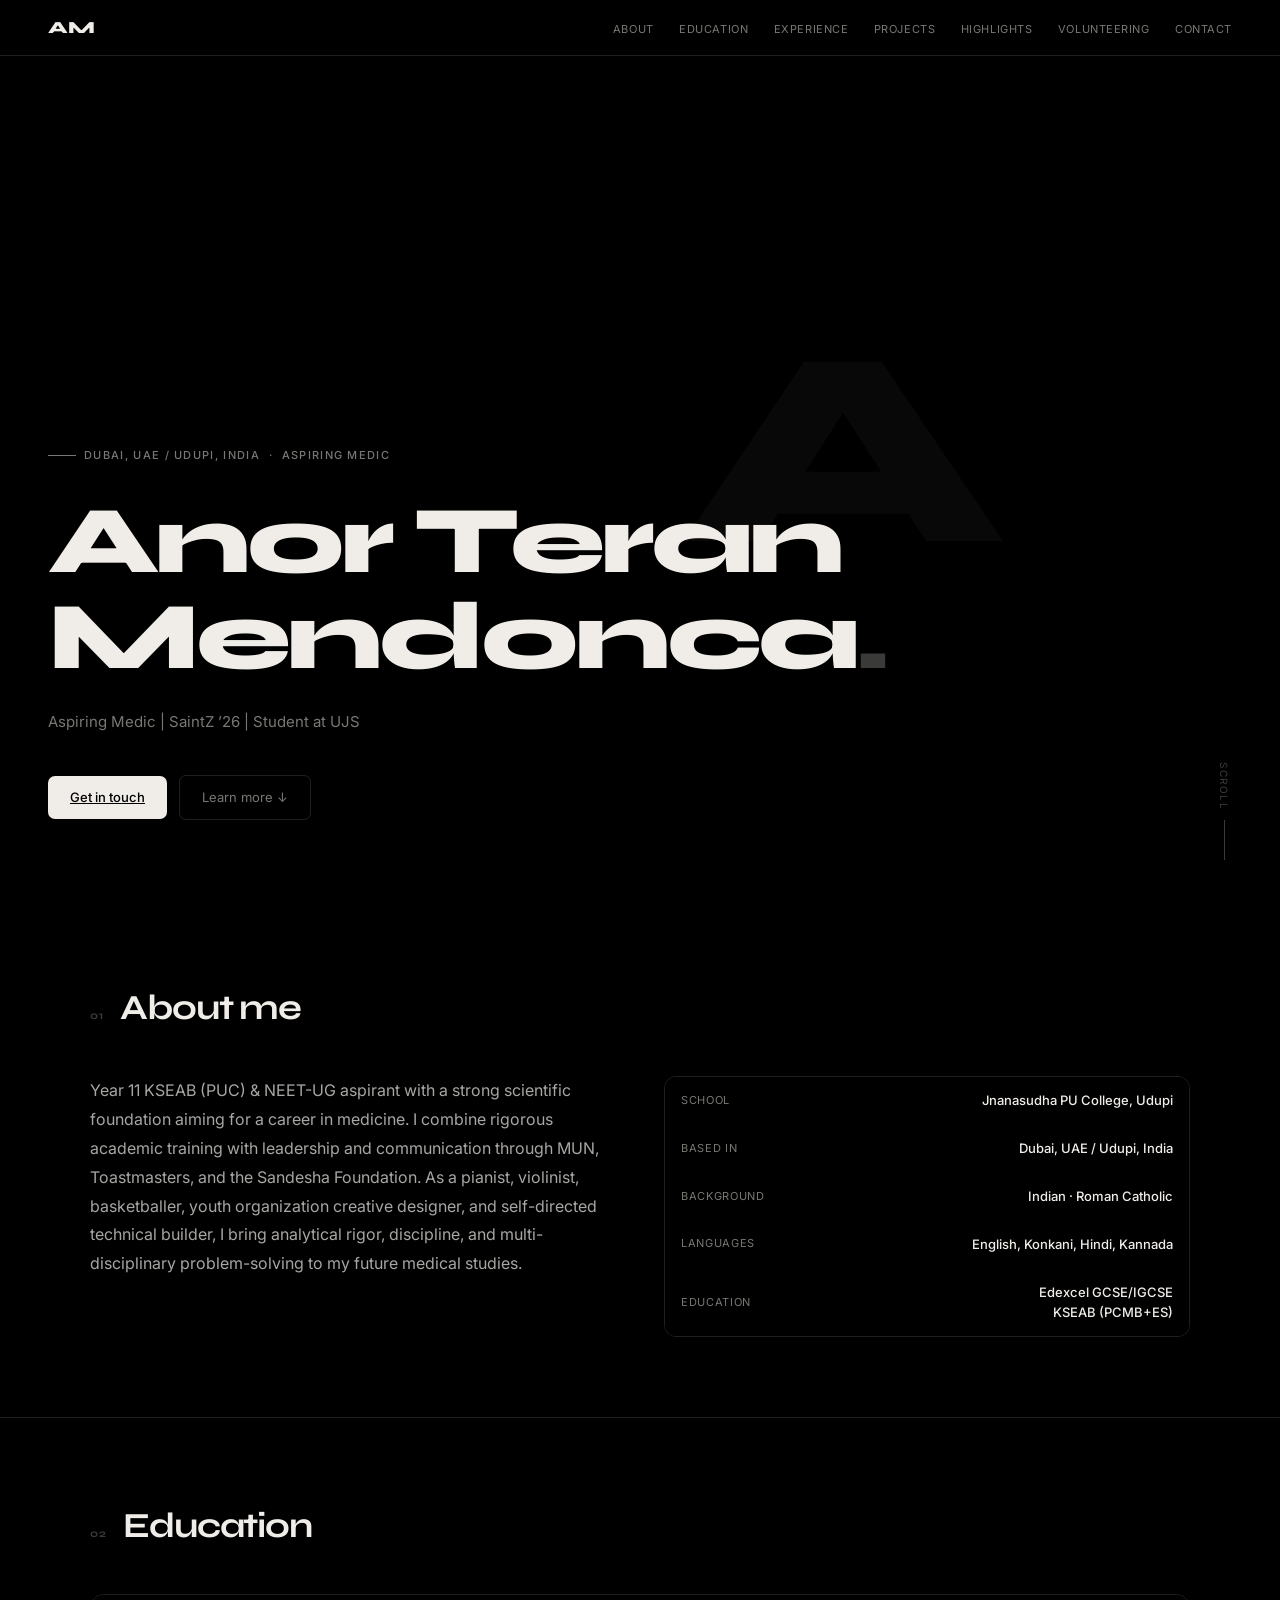
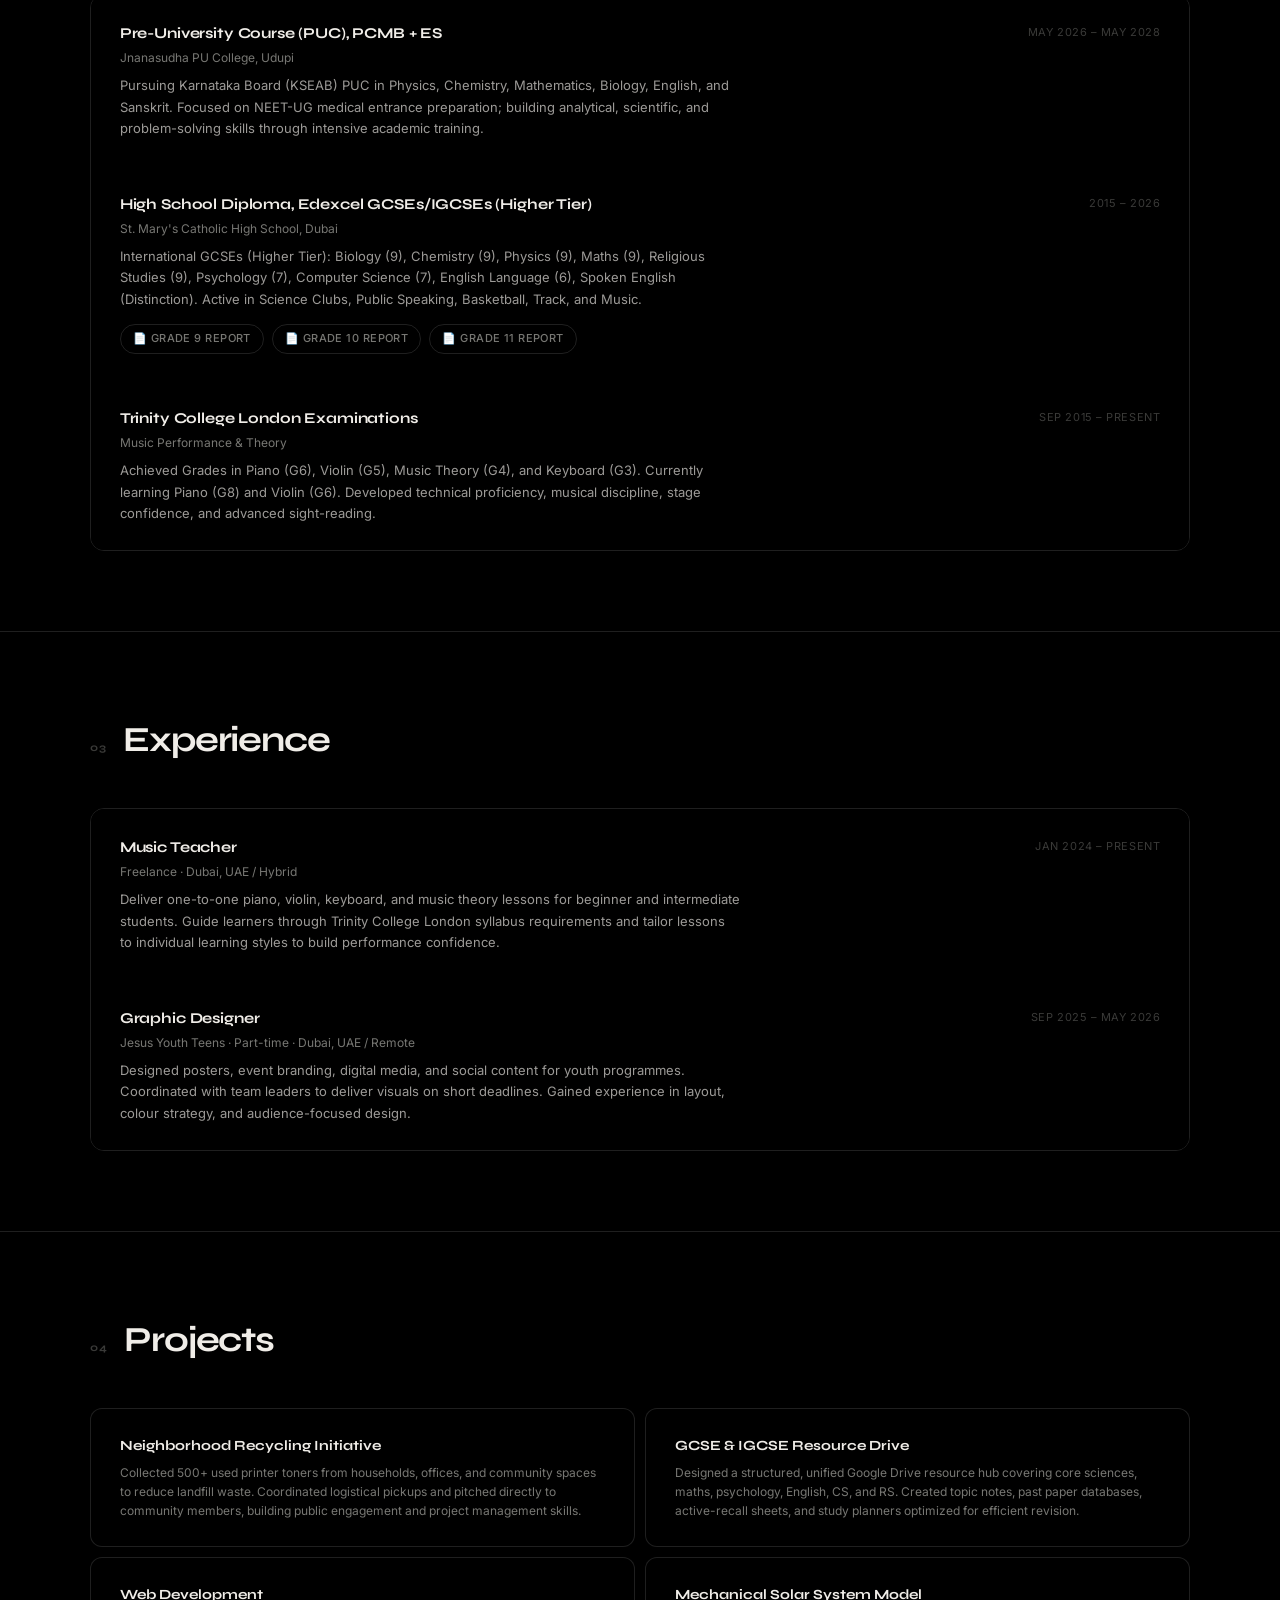
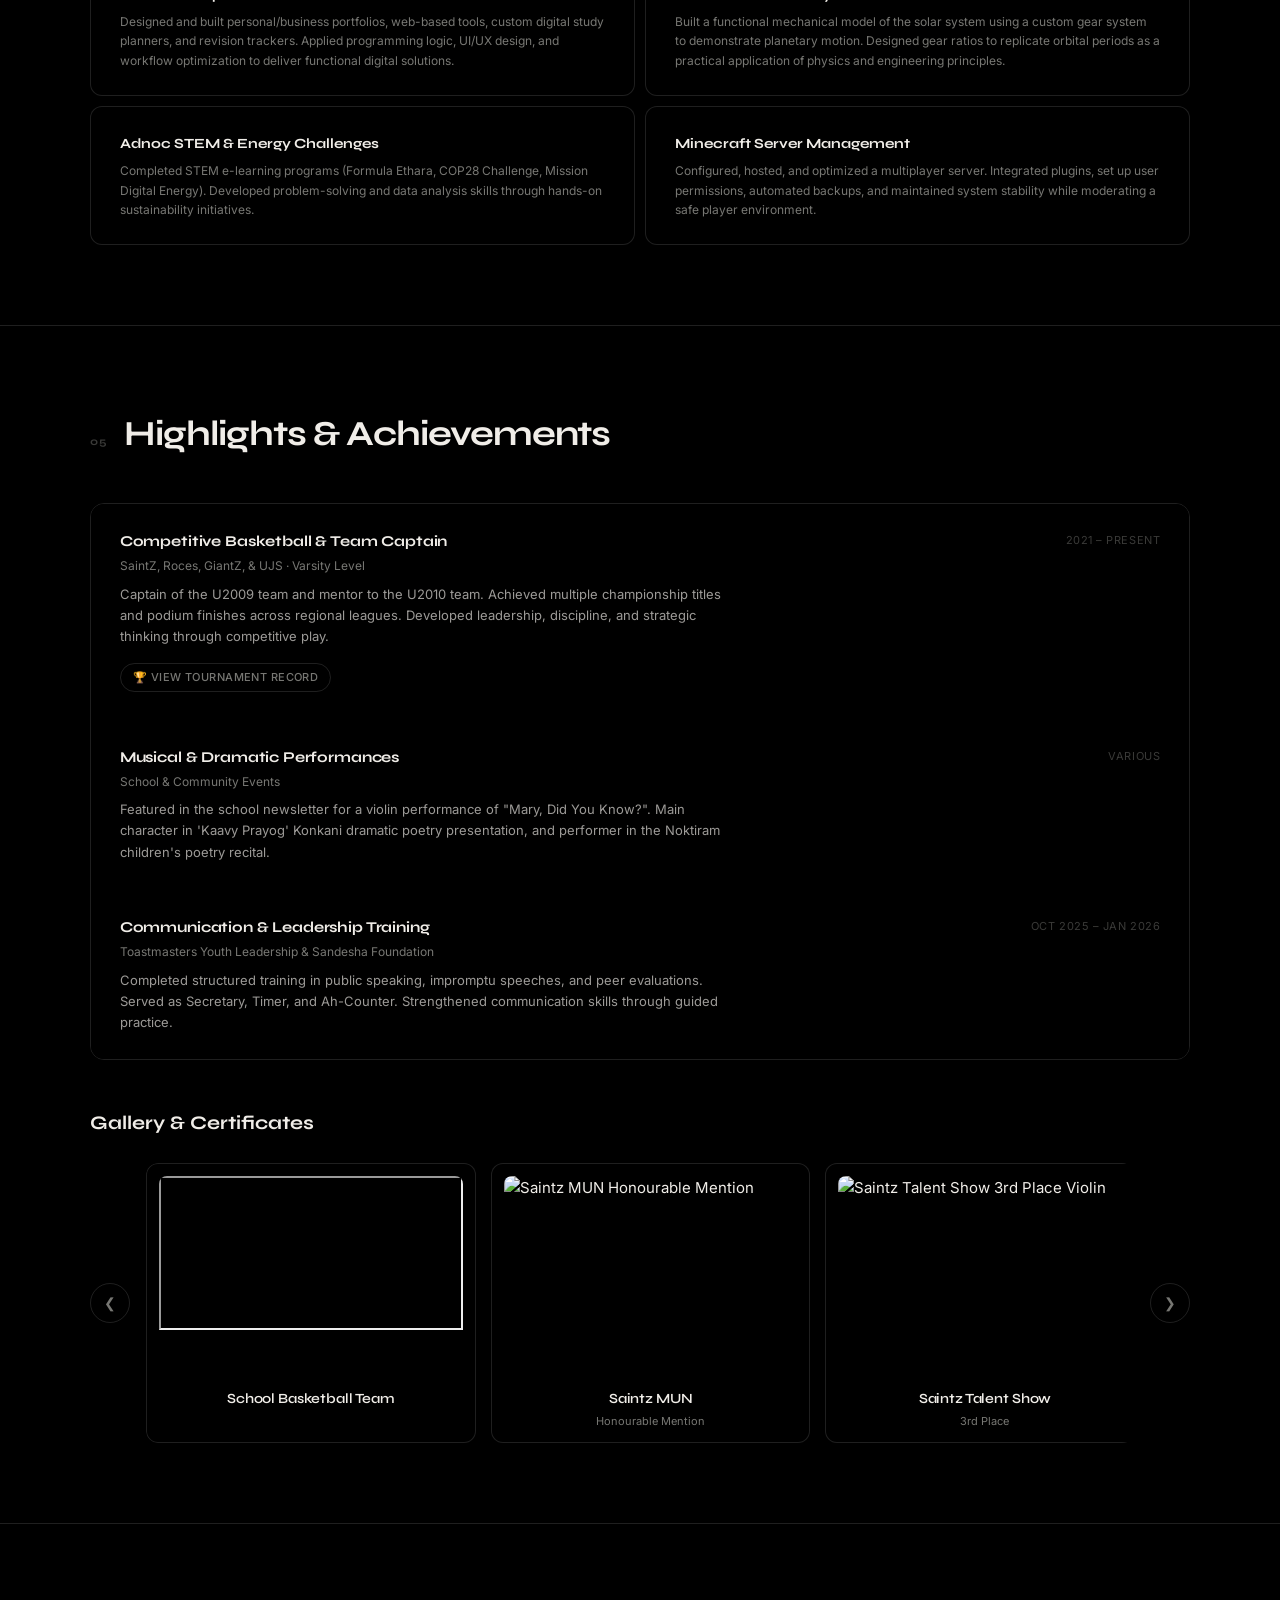
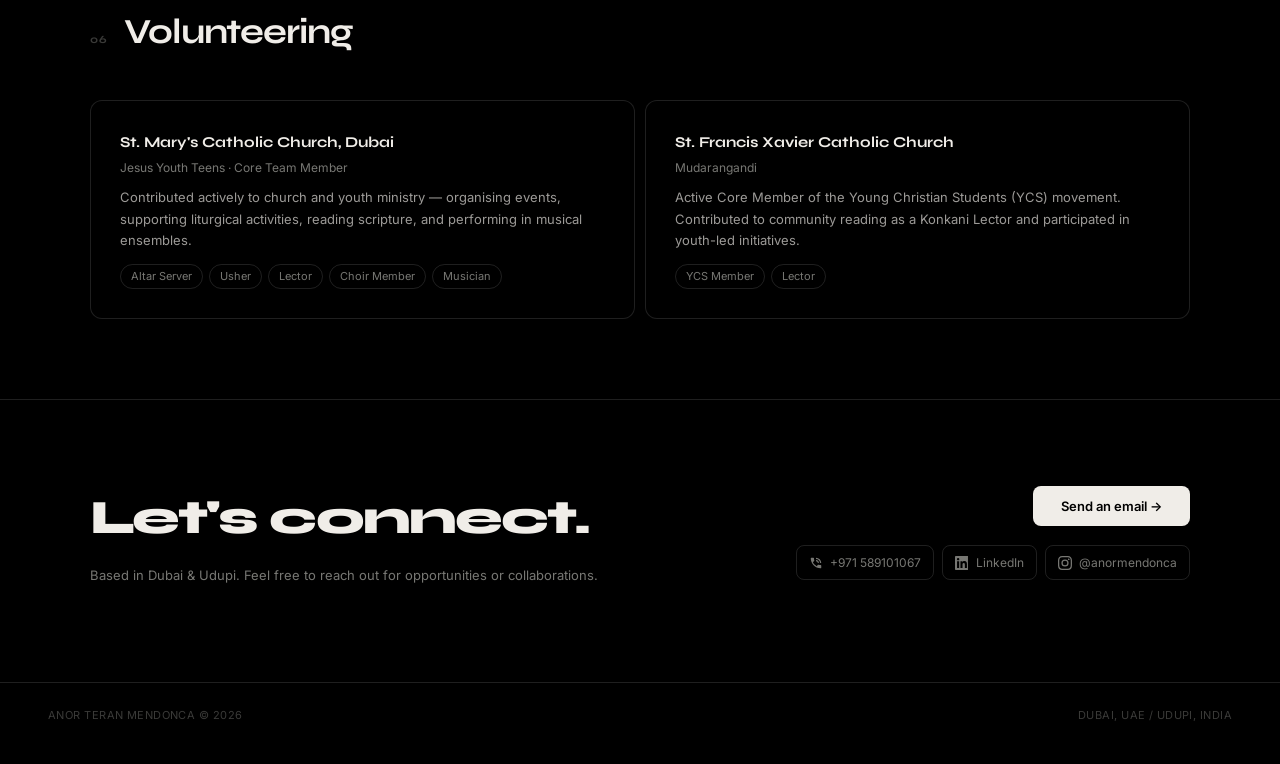
==== commit 09691ace: "Update index.html" ====
--- a/index.html
+++ b/index.html
@@ -181,17 +181,17 @@
           <div class="exp-title">Competitive Basketball & Team Captain</div>
           <div class="exp-org">SaintZ, Roces, GiantZ, & UJS · Varsity Level</div>
           <p class="exp-desc">Captain of the U2009 team and mentor to the U2010 team. Achieved multiple championship titles and podium finishes across regional leagues. Developed leadership, discipline, and strategic thinking through competitive play.</p>
-          
-          <!-- Basketball Tournament Record Popup -->
+<!-- Basketball Tournament Record Popup -->
           <div class="report-links-row" style="margin-top: 15px;">
             <div class="text-popup-wrapper" onclick="openPopup(this, event)">
               <div class="text-popup-btn">🏆 View Tournament Record</div>
               
-              <div class="card-popup" style="padding: 2rem; text-align: left; max-width: 450px; max-height: 80vh; overflow-y: auto; background: #fff; border-radius: 12px;">
-                <h3 style="margin-top: 0; margin-bottom: 1.2rem; font-family: 'Syne', sans-serif; font-size: 1.4rem; color: #111;">Tournament Highlights</h3>
+              <!-- Removed the white background and hardcoded colors so it uses your CSS -->
+              <div class="card-popup" style="padding: 2rem; text-align: left; max-width: 450px; max-height: 80vh; overflow-y: auto; border-radius: 12px;">
+                <h3 style="margin-top: 0; margin-bottom: 1.2rem; font-family: 'Syne', sans-serif; font-size: 1.4rem;">Tournament Highlights</h3>
                 
-                <h4 style="margin-bottom: 0.5rem; font-size: 1rem; color: #333;">🥇 Winners</h4>
-                <ul style="list-style-type: none; padding-left: 0; margin-bottom: 1.2rem; font-size: 0.9rem; color: #555; line-height: 1.6;">
+                <h4 style="margin-bottom: 0.5rem; font-size: 1rem; opacity: 0.9;">🥇 Winners</h4>
+                <ul style="list-style-type: none; padding-left: 0; margin-bottom: 1.2rem; font-size: 0.9rem; opacity: 0.75; line-height: 1.6;">
                   <li>• 11th SaintZ (2025–2026)</li>
                   <li>• 9th SaintZ (2023–2024)</li>
                   <li>• 5th GMA U17 (2023–2024)</li>
@@ -199,15 +199,15 @@
                   <li>• 10th GMA (2021–2022)</li>
                 </ul>
 
-                <h4 style="margin-bottom: 0.5rem; font-size: 1rem; color: #333;">🥈 Runners Up</h4>
-                <ul style="list-style-type: none; padding-left: 0; margin-bottom: 1.2rem; font-size: 0.9rem; color: #555; line-height: 1.6;">
+                <h4 style="margin-bottom: 0.5rem; font-size: 1rem; opacity: 0.9;">🥈 Runners Up</h4>
+                <ul style="list-style-type: none; padding-left: 0; margin-bottom: 1.2rem; font-size: 0.9rem; opacity: 0.75; line-height: 1.6;">
                   <li>• DPS Sharjah Sundeep Batavia U18 (2023–2024)</li>
                   <li>• 11th GMA (2022–2023)</li>
                   <li>• SBAA Boys Div 3A Season 3 (2022)</li>
                 </ul>
 
-                <h4 style="margin-bottom: 0.5rem; font-size: 1rem; color: #333;">🥉 Bronze & Notable</h4>
-                <ul style="list-style-type: none; padding-left: 0; margin-bottom: 1.5rem; font-size: 0.9rem; color: #555; line-height: 1.6;">
+                <h4 style="margin-bottom: 0.5rem; font-size: 1rem; opacity: 0.9;">🥉 Bronze & Notable</h4>
+                <ul style="list-style-type: none; padding-left: 0; margin-bottom: 1.5rem; font-size: 0.9rem; opacity: 0.75; line-height: 1.6;">
                   <li>• 10th SaintZ (2024–2025) – <strong>Bronze</strong></li>
                   <li>• Jazzville B2009 (2023, 2024) – <strong>Bronze</strong></li>
                   <li>• Dubai School Games by Dubai Sports Council (2023)</li>
@@ -215,11 +215,10 @@
                   <li>• 12th GMA U17 (2024–2025)</li>
                 </ul>
                 
-                <div class="popup-close-hint" style="position: static; transform: none; text-align: center; margin-top: 1rem; color: #888;">Click anywhere to close</div>
-              </div>
-            </div>
-          </div>
-
+                <div class="popup-close-hint" style="position: static; transform: none; text-align: center; margin-top: 1rem; opacity: 0.5; font-size: 0.8rem;">Click anywhere to close</div>
+              </div>
+            </div>
+          </div>
         </div>
         <div class="exp-date">2021 – Present</div>
       </div>
@@ -251,11 +250,11 @@
           <div class="slide">
             <div class="achievement-card" onclick="openPopup(this, event)">
               <div class="achievement-img-wrapper">
-                <img class="main-img" src="https://media.licdn.com/dms/image/v2/D4D2DAQHJDOAmuHH2DQ/profile-treasury-image-shrink_1280_1280/B4DZq2O7bQIkAU-/0/1763993980204?e=1778320800&v=beta&t=pkGW9RlQOOh_Gn7qNHsw9Cckxe-zAhQTiaT4n3oDj2E" alt="School Basketball Team">
+                <iframe class="main-img" src="https://drive.google.com/file/d/1aXiRsvLexW8CaNbwmXVH06SmqFBaFCmA/preview" title="School Basketball Team" allow="autoplay"></iframe>
               </div>
               <p>School Basketball Team</p>
               <div class="card-popup">
-                <img src="https://media.licdn.com/dms/image/v2/D4D2DAQHJDOAmuHH2DQ/profile-treasury-image-shrink_1280_1280/B4DZq2O7bQIkAU-/0/1763993980204?e=1778320800&v=beta&t=pkGW9RlQOOh_Gn7qNHsw9Cckxe-zAhQTiaT4n3oDj2E" alt="School Basketball Team Full">
+                <iframe src="https://drive.google.com/file/d/1aXiRsvLexW8CaNbwmXVH06SmqFBaFCmA/preview" title="School Basketball Team" allow="autoplay"></iframe>
                 <div class="popup-close-hint">Click anywhere to close</div>
               </div>
             </div>
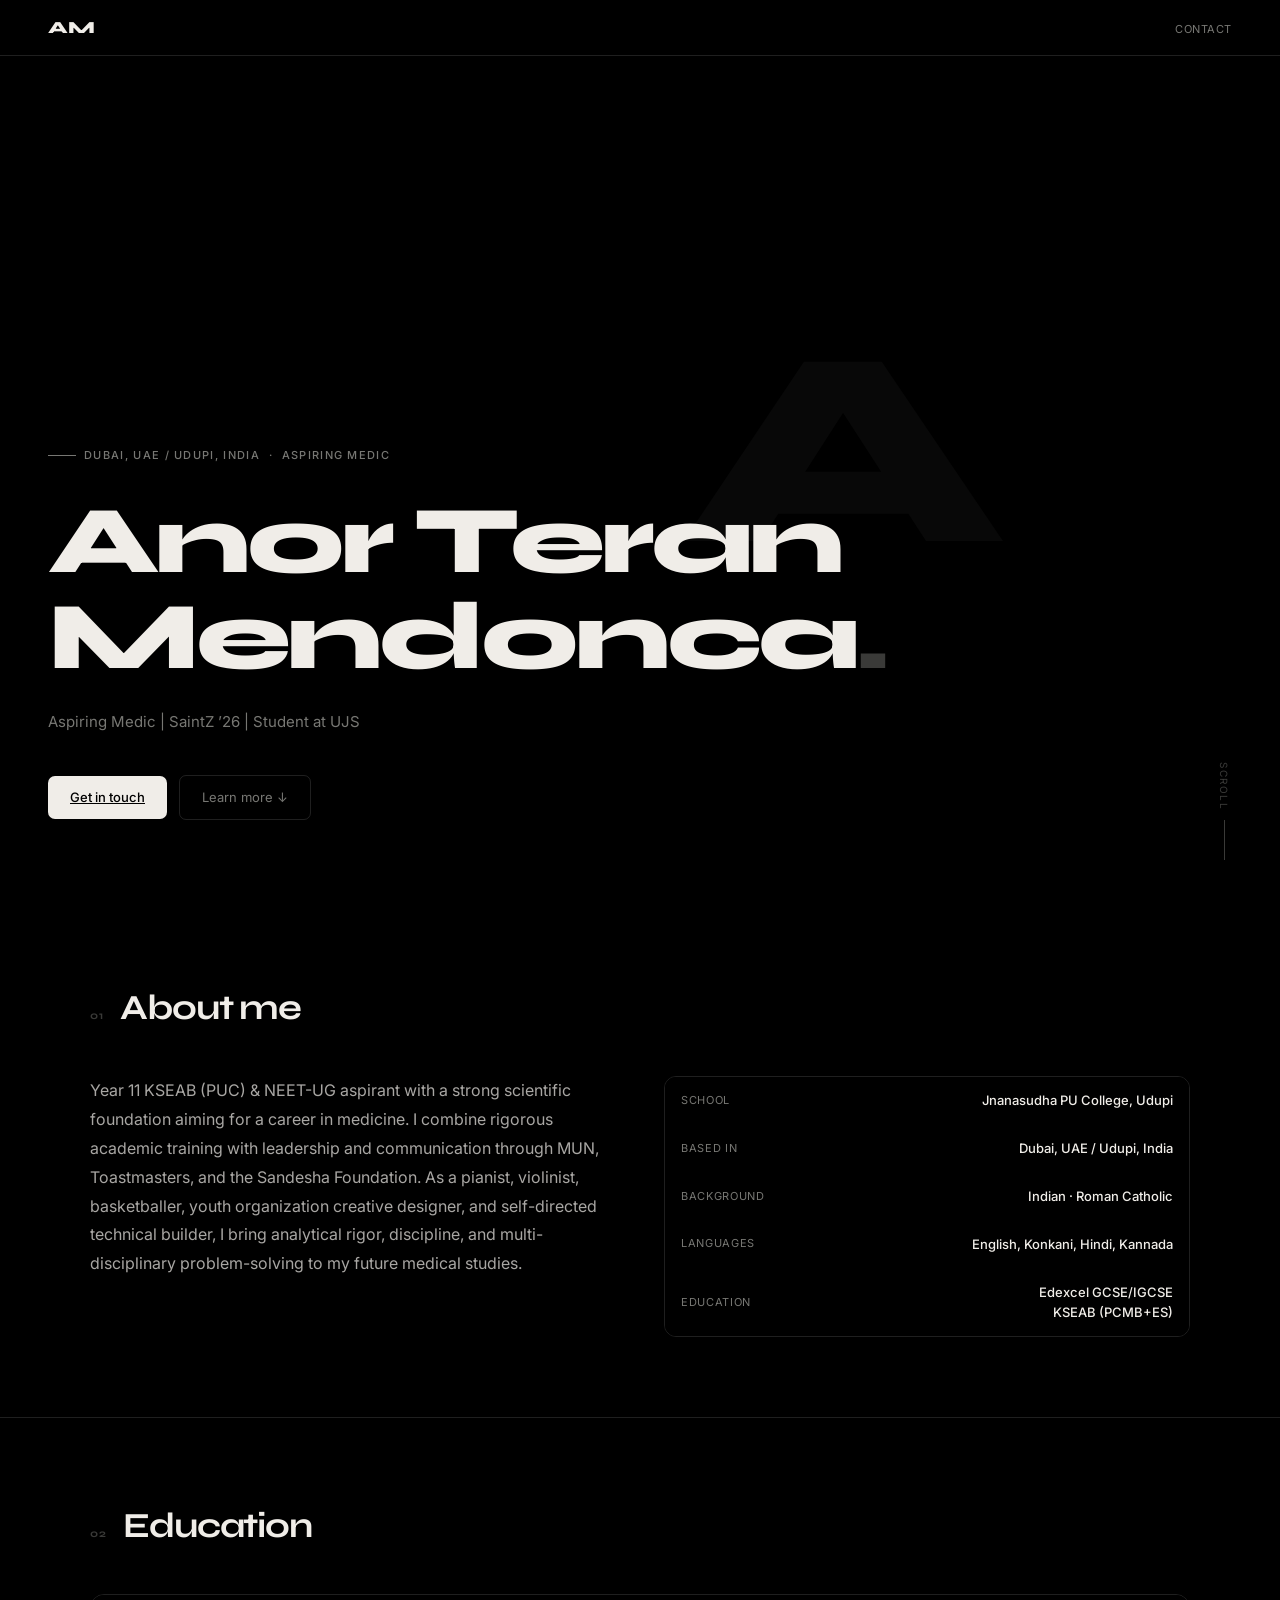
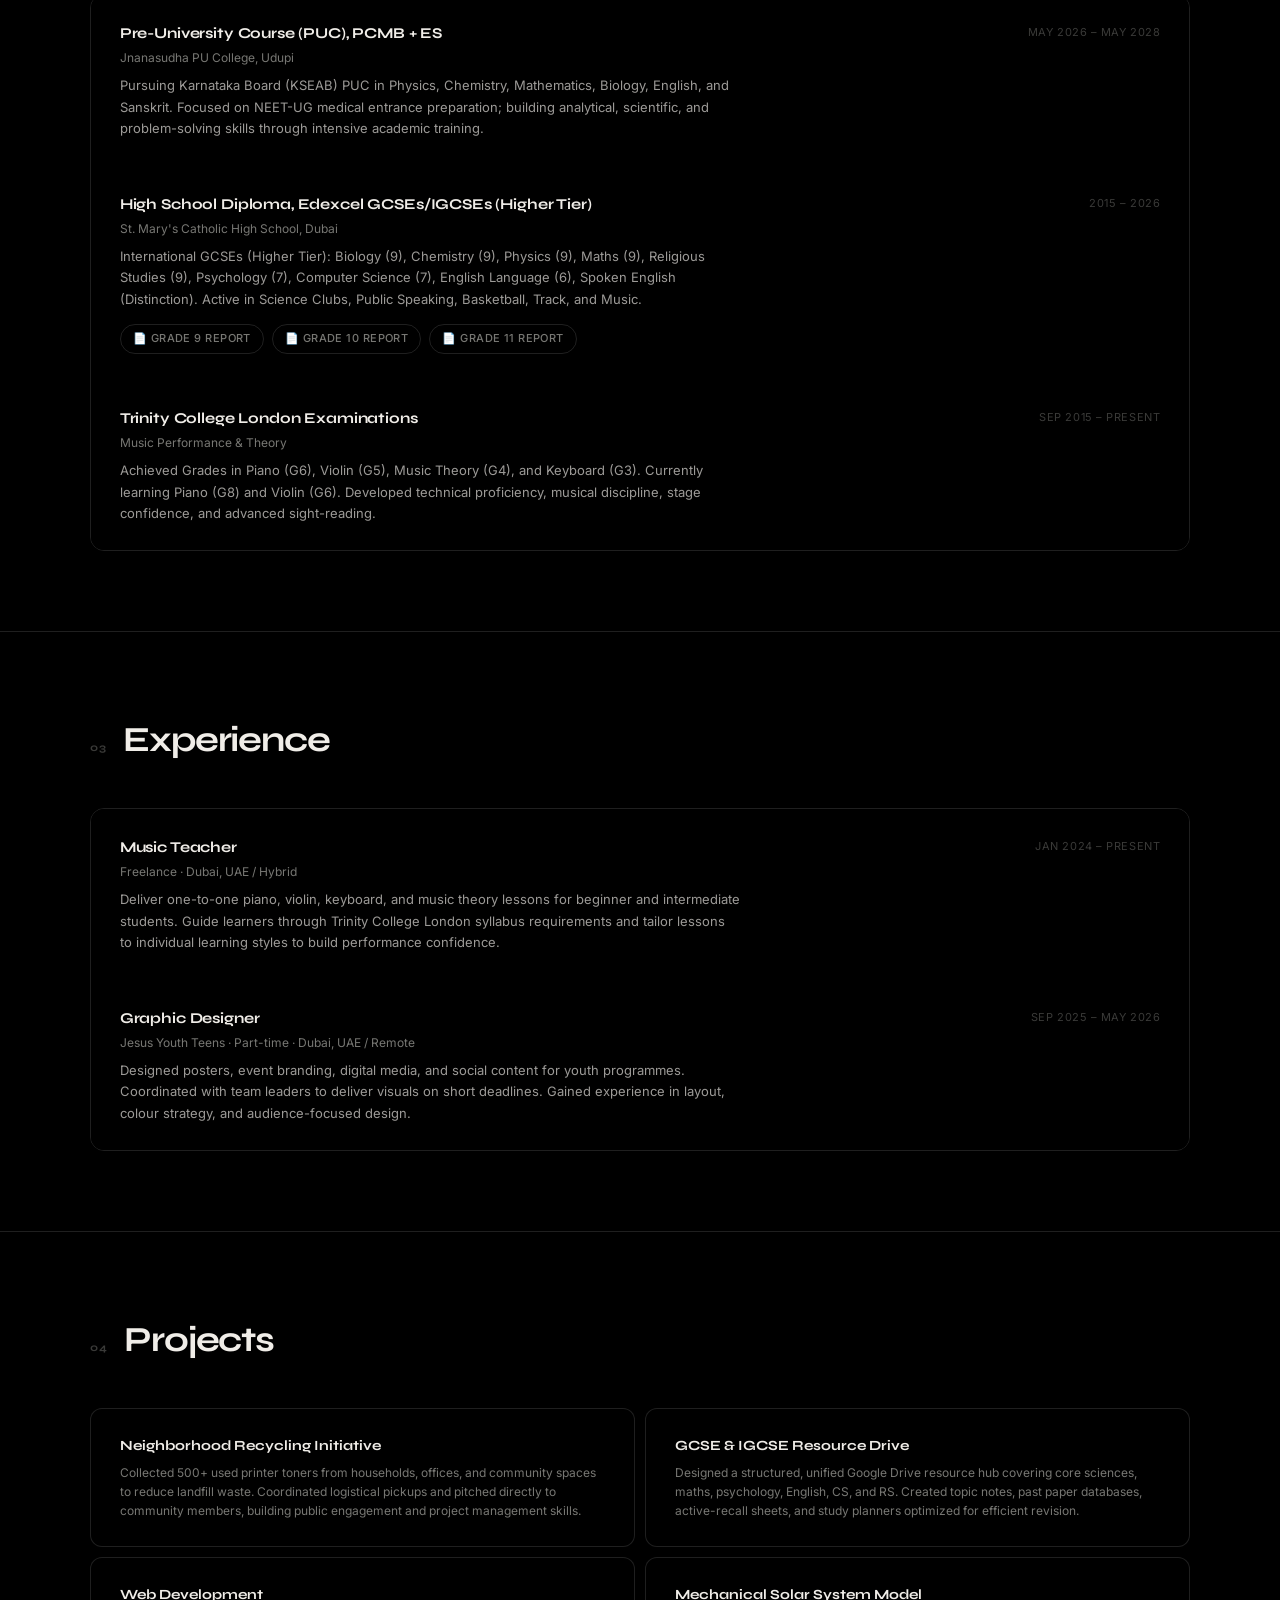
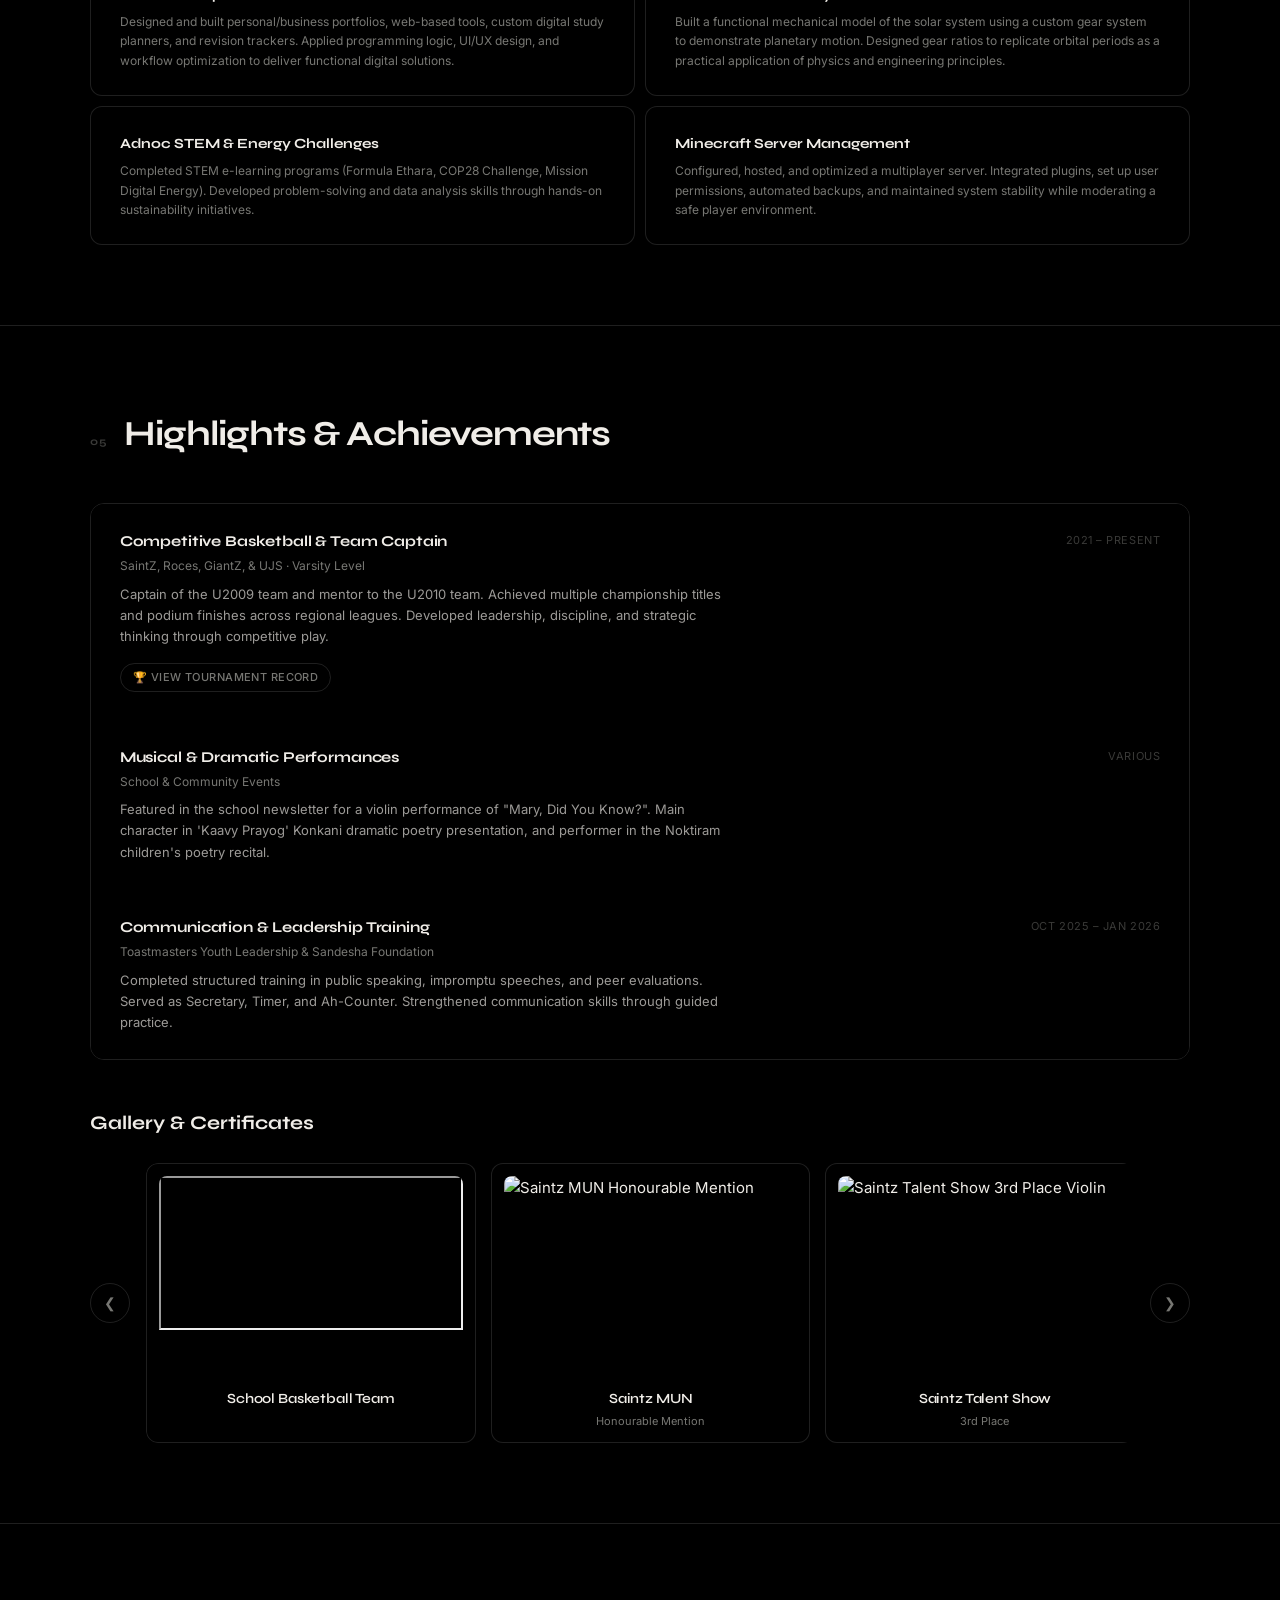
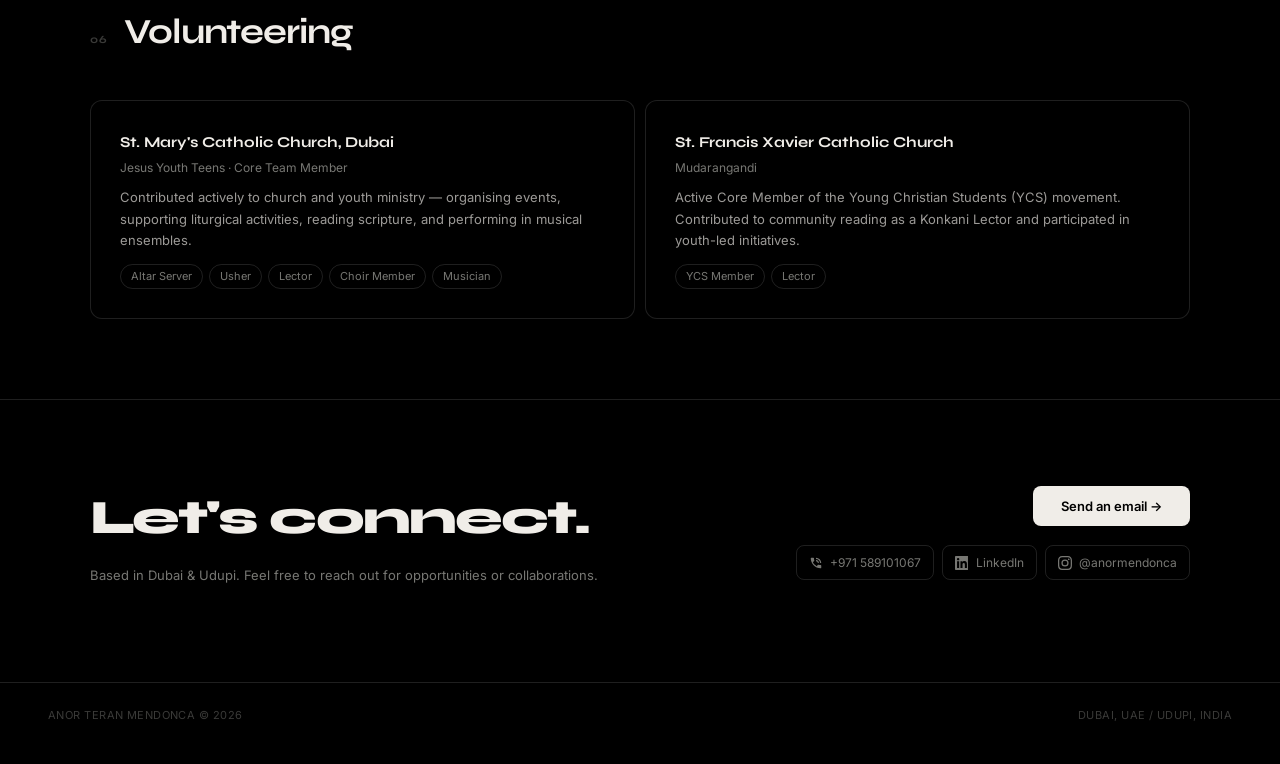
==== commit a4e8747e: "Update index.html" ====
--- a/index.html
+++ b/index.html
@@ -12,12 +12,6 @@
 <nav>
   <span class="nav-logo" id="amLogo">AM</span>
   <ul class="nav-links">
-    <li><a href="#about">About</a></li>
-    <li><a href="#education">Education</a></li>
-    <li><a href="#experience">Experience</a></li>
-    <li><a href="#projects">Projects</a></li>
-    <li><a href="#achievements">Highlights</a></li>
-    <li><a href="#volunteering">Volunteering</a></li>
     <li><a href="#contact">Contact</a></li>
   </ul>
 </nav>
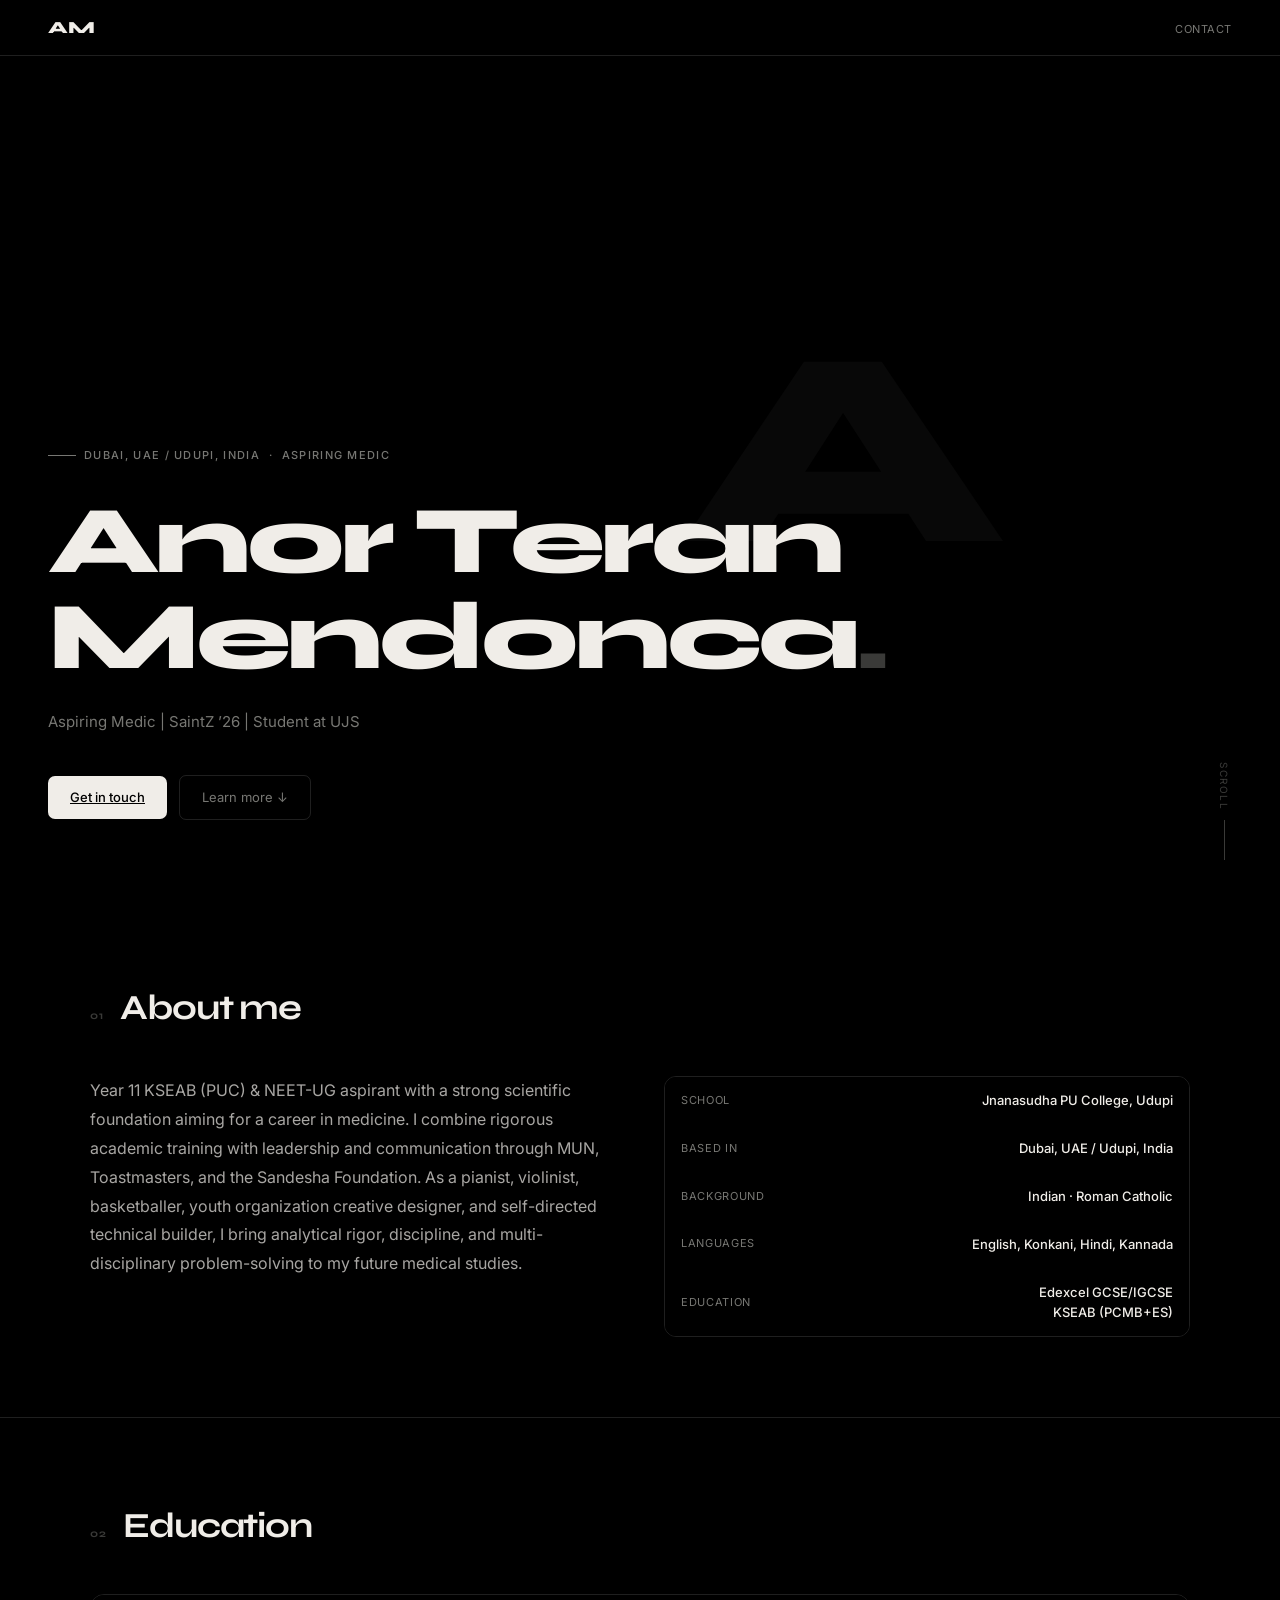
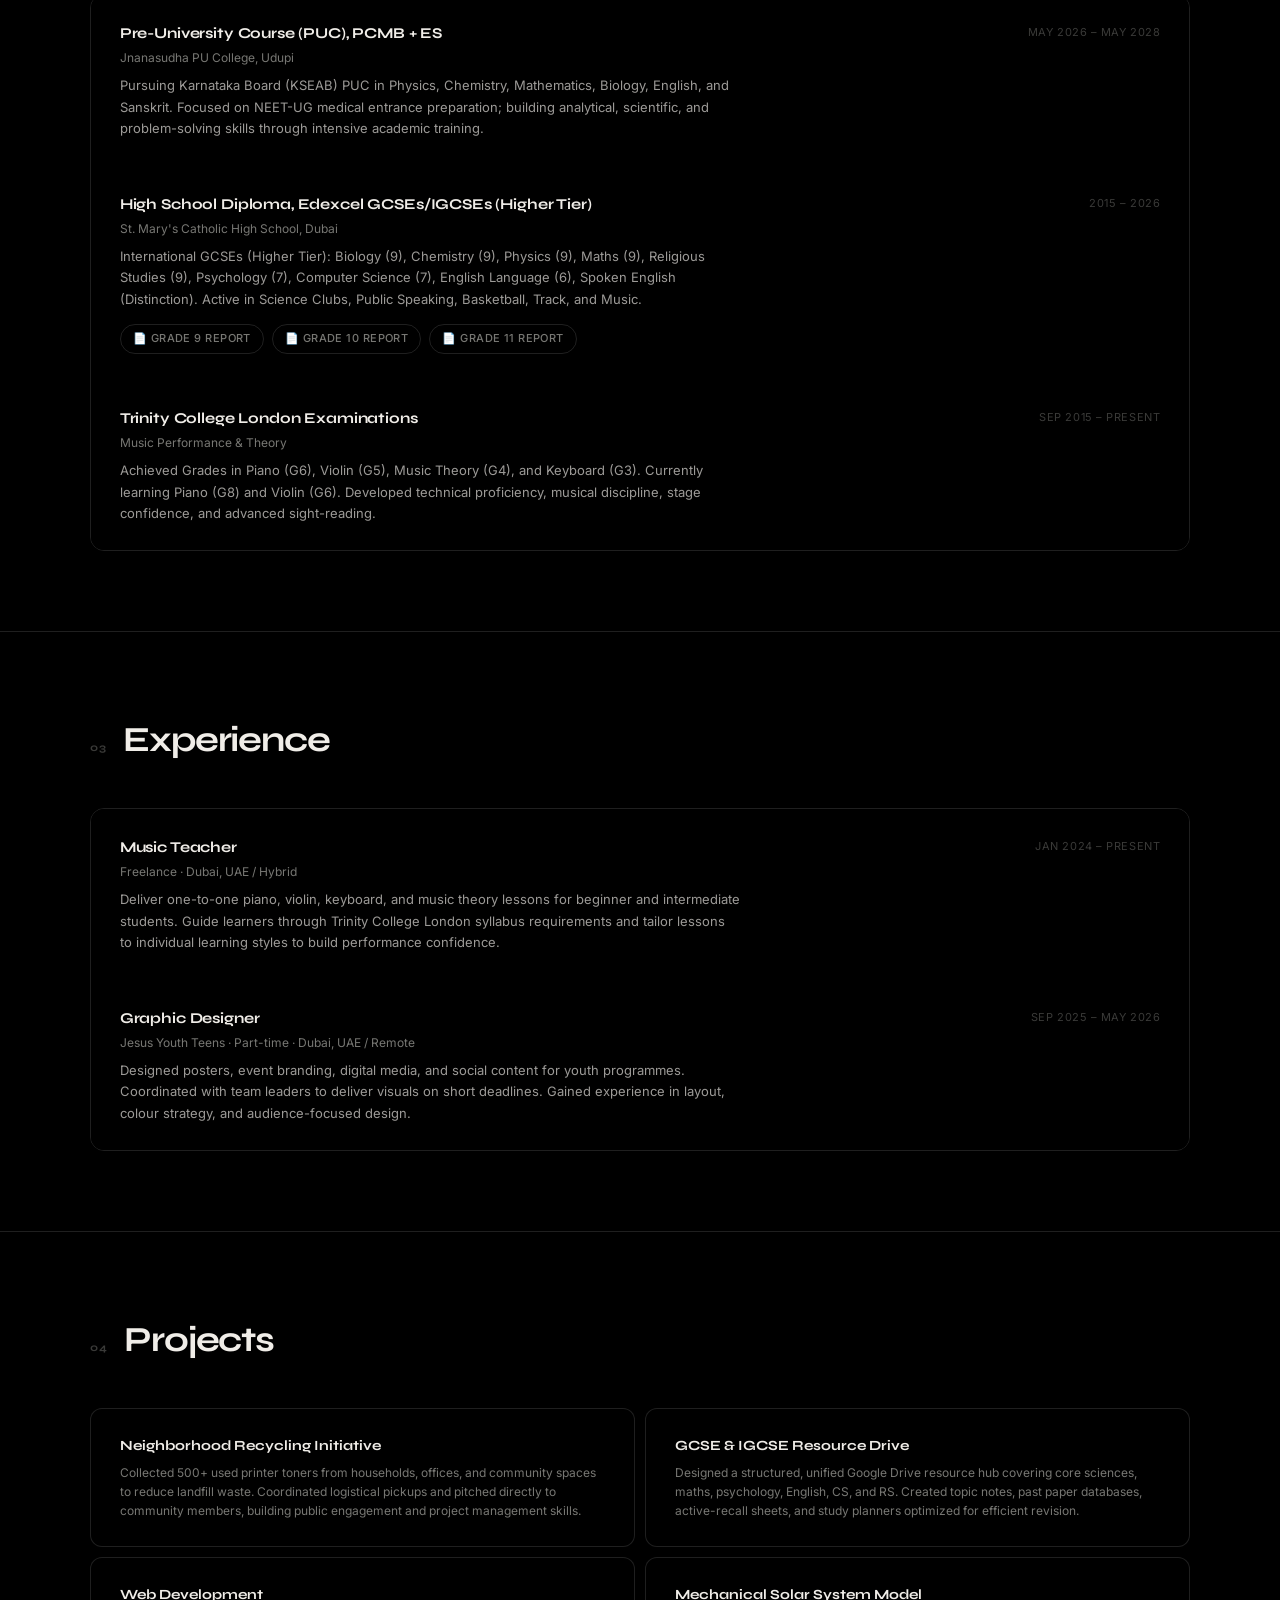
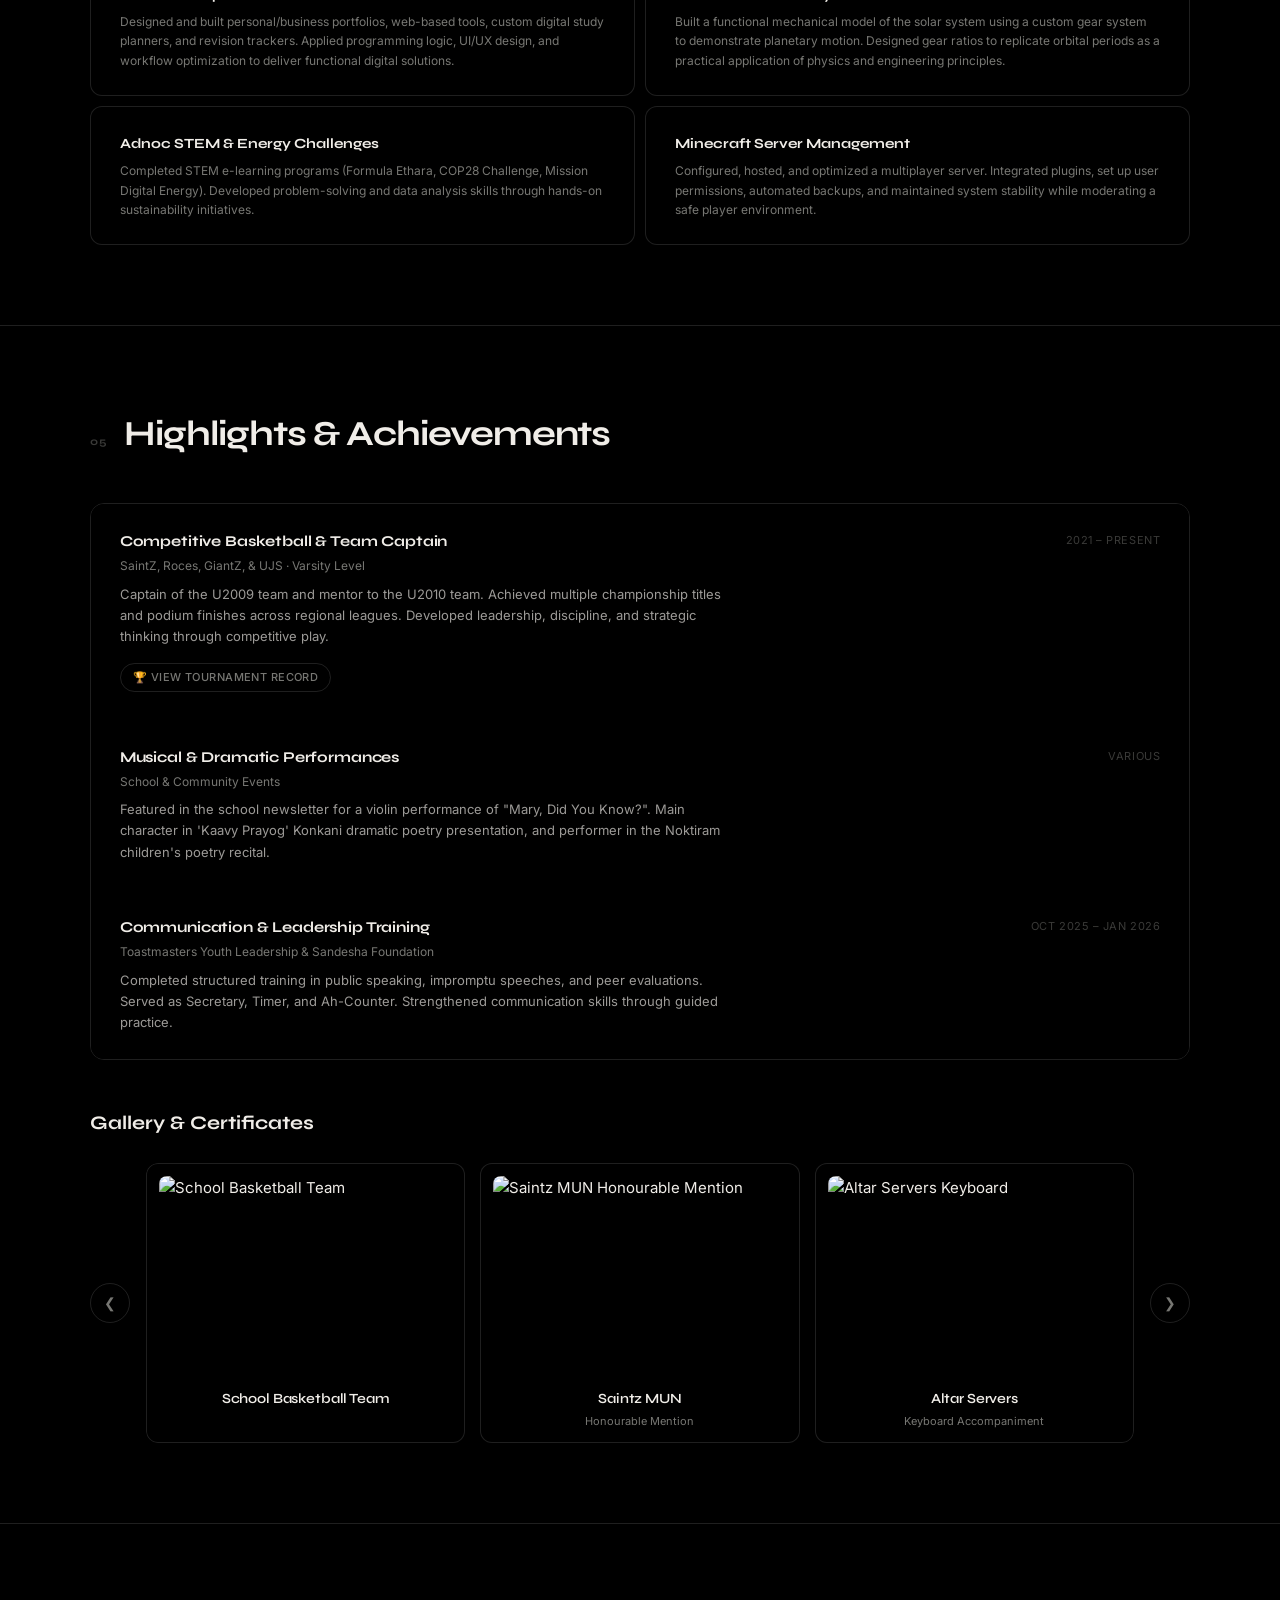
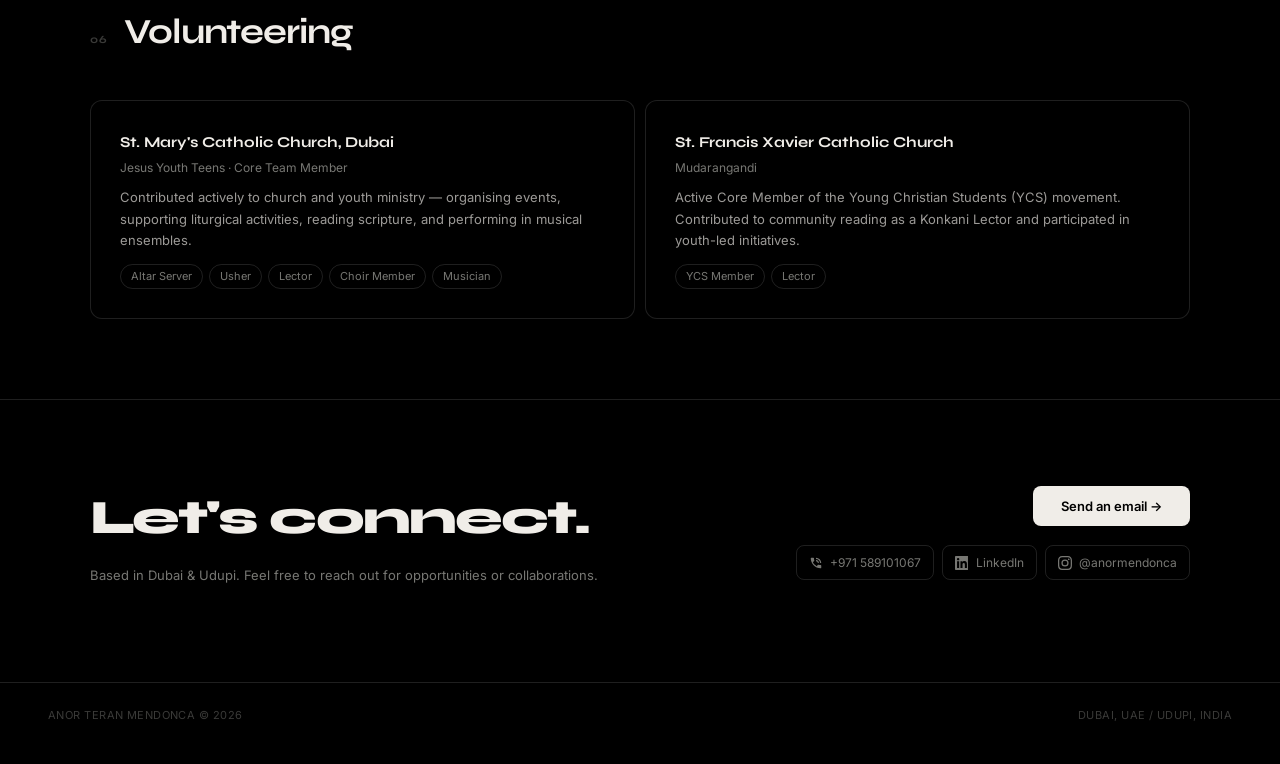
==== commit 870d4c9d: "Update index.html" ====
--- a/index.html
+++ b/index.html
@@ -236,99 +236,106 @@
     
     <h3 class="carousel-title">Gallery & Certificates</h3>
 
-    <div class="slider-wrapper">
+<div class="slider-wrapper">
       <button class="slider-arrow" onclick="prevGallerySlide()">&#10094;</button>
       
       <div class="slider-viewport">
         <div class="slider-track" id="galleryTrack">
-          <div class="slide">
-            <div class="achievement-card" onclick="openPopup(this, event)">
-              <div class="achievement-img-wrapper">
-                <iframe class="main-img" src="https://drive.google.com/file/d/1aXiRsvLexW8CaNbwmXVH06SmqFBaFCmA/preview" title="School Basketball Team" allow="autoplay"></iframe>
+          
+          <!-- Slide 1: Basketball Team -->
+          <div class="slide">
+            <div class="achievement-card" onclick="openPopup(this, event)">
+              <div class="achievement-img-wrapper">
+                <img class="main-img" src="https://drive.google.com/uc?id=1aXiRsvLexW8CaNbwmXVH06SmqFBaFCmA" alt="School Basketball Team">
               </div>
               <p>School Basketball Team</p>
               <div class="card-popup">
-                <iframe src="https://drive.google.com/file/d/1aXiRsvLexW8CaNbwmXVH06SmqFBaFCmA/preview" title="School Basketball Team" allow="autoplay"></iframe>
-                <div class="popup-close-hint">Click anywhere to close</div>
-              </div>
-            </div>
-          </div>
-
-          <div class="slide">
-            <div class="achievement-card" onclick="openPopup(this, event)">
-              <div class="achievement-img-wrapper">
-                <img class="main-img" src="https://media.licdn.com/dms/image/v2/D4D2DAQEgE8PxMLI1jA/profile-treasury-image-shrink_1280_1280/B4DZqwlgdfHsAQ-/0/1763899215269?e=1778320800&v=beta&t=Sux9OpTikVcy2klPavs6IHmNGJUH55EgoAZJKZtOExk" alt="Saintz MUN Honourable Mention">
+                <img src="https://drive.google.com/uc?id=1aXiRsvLexW8CaNbwmXVH06SmqFBaFCmA" alt="School Basketball Team Full">
+                <div class="popup-close-hint">Click anywhere to close</div>
+              </div>
+            </div>
+          </div>
+
+          <!-- Slide 2: Saintz MUN -->
+          <div class="slide">
+            <div class="achievement-card" onclick="openPopup(this, event)">
+              <div class="achievement-img-wrapper">
+                <img class="main-img" src="https://drive.google.com/uc?id=1WWrgDCq7Dy1nB5YVkFlHlyhXr8J9XJe7" alt="Saintz MUN Honourable Mention">
               </div>
               <p>Saintz MUN</p>
               <span class="sub">Honourable Mention</span>
               <div class="card-popup">
-                <img src="https://media.licdn.com/dms/image/v2/D4D2DAQEgE8PxMLI1jA/profile-treasury-image-shrink_1280_1280/B4DZqwlgdfHsAQ-/0/1763899215269?e=1778320800&v=beta&t=Sux9OpTikVcy2klPavs6IHmNGJUH55EgoAZJKZtOExk" alt="Saintz MUN Honourable Mention Full">
-                <div class="popup-close-hint">Click anywhere to close</div>
-              </div>
-            </div>
-          </div>
-
-          <div class="slide">
-            <div class="achievement-card" onclick="openPopup(this, event)">
-              <div class="achievement-img-wrapper">
-                <img class="main-img" src="https://media.licdn.com/dms/image/v2/D4D2DAQFh3LNIA9PQQg/profile-treasury-image-shrink_800_800/B4DZqwmAk6GkAY-/0/1763899346734?e=1778320800&v=beta&t=Bbvc_8uQvTYsb2UuLuSav3ce-0gWG_By1RlFBtTeu0s" alt="Saintz Talent Show 3rd Place Violin">
-              </div>
-              <p>Saintz Talent Show</p>
-              <span class="sub">3rd Place</span>
-              <div class="card-popup">
-                <img src="https://media.licdn.com/dms/image/v2/D4D2DAQFh3LNIA9PQQg/profile-treasury-image-shrink_800_800/B4DZqwmAk6GkAY-/0/1763899346734?e=1778320800&v=beta&t=Bbvc_8uQvTYsb2UuLuSav3ce-0gWG_By1RlFBtTeu0s" alt="Saintz Talent Show 3rd Place Violin Full">
-                <div class="popup-close-hint">Click anywhere to close</div>
-              </div>
-            </div>
-          </div>
-
-          <div class="slide">
-            <div class="achievement-card" onclick="openPopup(this, event)">
-              <div class="achievement-img-wrapper">
-                <img class="main-img" src="https://media.licdn.com/dms/image/v2/D4D2DAQHgocPnHbiADg/profile-treasury-document-images_1920/B4DZqwnZfsKQAw-/1/1763899711067?e=1778716800&v=beta&t=vWFyVe7q90WWQONb9t9QvEhIYTRvXuftp9oWQrhyQSQ" alt="GL English Assessment">
-              </div>
-              <p>GL Assessment</p>
-              <span class="sub">English</span>
-              <div class="card-popup">
-                <img src="https://media.licdn.com/dms/image/v2/D4D2DAQHgocPnHbiADg/profile-treasury-document-images_1920/B4DZqwnZfsKQAw-/1/1763899711067?e=1778716800&v=beta&t=vWFyVe7q90WWQONb9t9QvEhIYTRvXuftp9oWQrhyQSQ" alt="GL English Assessment Full">
+                <img src="https://drive.google.com/uc?id=1WWrgDCq7Dy1nB5YVkFlHlyhXr8J9XJe7" alt="Saintz MUN Honourable Mention Full">
+                <div class="popup-close-hint">Click anywhere to close</div>
+              </div>
+            </div>
+          </div>
+
+          <!-- Slide 3: Altar Servers Keyboard -->
+          <div class="slide">
+            <div class="achievement-card" onclick="openPopup(this, event)">
+              <div class="achievement-img-wrapper">
+                <img class="main-img" src="https://drive.google.com/uc?id=1oZaCTBh8zvC7E6oJgcs11CrU3kfvMp5R" alt="Altar Servers Keyboard">
+              </div>
+              <p>Altar Servers</p>
+              <span class="sub">Keyboard Accompaniment</span>
+              <div class="card-popup">
+                <img src="https://drive.google.com/uc?id=1oZaCTBh8zvC7E6oJgcs11CrU3kfvMp5R" alt="Altar Servers Keyboard Full">
+                <div class="popup-close-hint">Click anywhere to close</div>
+              </div>
+            </div>
+          </div>
+
+          <!-- Slide 4: Basketball Action -->
+          <div class="slide">
+            <div class="achievement-card" onclick="openPopup(this, event)">
+              <div class="achievement-img-wrapper">
+                <img class="main-img" src="https://drive.google.com/uc?id=1nSKsgovbFVzyJFfCo_KLsS9dH5LJnwkc" alt="Basketball">
+              </div>
+              <p>Basketball</p>
+              <span class="sub">Varsity Level</span>
+              <div class="card-popup">
+                <img src="https://drive.google.com/uc?id=1nSKsgovbFVzyJFfCo_KLsS9dH5LJnwkc" alt="Basketball Full">
                 <div class="popup-close-hint">Click anywhere to close</div>
               </div>
             </div>
           </div>
           
-          <div class="slide">
-            <div class="achievement-card" onclick="openPopup(this, event)">
-              <div class="achievement-img-wrapper">
-                <img class="main-img" src="https://media.licdn.com/dms/image/v2/D4D2DAQH6QZAXE2_AXw/profile-treasury-document-images_1920/B4DZqwnWF4HwAs-/1/1763899697841?e=1778716800&v=beta&t=6bdGdD9wx0P90fAFxsFpQVkonw8DgvmtyWa4GKC_8to" alt="GL Math Assessment">
-              </div>
-              <p>GL Assessment</p>
-              <span class="sub">Math</span>
-              <div class="card-popup">
-                <img src="https://media.licdn.com/dms/image/v2/D4D2DAQH6QZAXE2_AXw/profile-treasury-document-images_1920/B4DZqwnWF4HwAs-/1/1763899697841?e=1778716800&v=beta&t=6bdGdD9wx0P90fAFxsFpQVkonw8DgvmtyWa4GKC_8to" alt="GL Math Assessment Full">
-                <div class="popup-close-hint">Click anywhere to close</div>
-              </div>
-            </div>
-          </div>
-
-          <div class="slide">
-            <div class="achievement-card" onclick="openPopup(this, event)">
-              <div class="achievement-img-wrapper">
-                <img class="main-img" src="https://media.licdn.com/dms/image/v2/D4D2DAQFYb4vfWPtk7A/profile-treasury-document-cover-images_800/B4DZqwnEuNJcA8-/0/1763899625720?e=1778320800&v=beta&t=K-8jDDE_ZOMTAACuflZ5ORf8HMCXtJNsgmYh1Kuhr90" alt="GL Science Assessment">
-              </div>
-              <p>GL Assessment</p>
-              <span class="sub">Science</span>
-              <div class="card-popup">
-                <img src="https://media.licdn.com/dms/image/v2/D4D2DAQFYb4vfWPtk7A/profile-treasury-document-cover-images_800/B4DZqwnEuNJcA8-/0/1763899625720?e=1778320800&v=beta&t=K-8jDDE_ZOMTAACuflZ5ORf8HMCXtJNsgmYh1Kuhr90" alt="GL Science Assessment Full">
-                <div class="popup-close-hint">Click anywhere to close</div>
-              </div>
-            </div>
-          </div>
+          <!-- Slide 5: Reading -->
+          <div class="slide">
+            <div class="achievement-card" onclick="openPopup(this, event)">
+              <div class="achievement-img-wrapper">
+                <img class="main-img" src="https://drive.google.com/uc?id=1F1Ri6Hlt1No5pIeTvCyhIoVLT1OcpeVC" alt="Church Reading">
+              </div>
+              <p>Community Lector</p>
+              <span class="sub">Scripture Reading</span>
+              <div class="card-popup">
+                <img src="https://drive.google.com/uc?id=1F1Ri6Hlt1No5pIeTvCyhIoVLT1OcpeVC" alt="Church Reading Full">
+                <div class="popup-close-hint">Click anywhere to close</div>
+              </div>
+            </div>
+          </div>
+
+          <!-- Slide 6: Maths Olympiad -->
+          <div class="slide">
+            <div class="achievement-card" onclick="openPopup(this, event)">
+              <div class="achievement-img-wrapper">
+                <img class="main-img" src="https://drive.google.com/uc?id=1XCbYvz7Gb4w3crUsVErCe49LGQsuPIfw" alt="Memoriad Sparkle Mind Maths Olympiad">
+              </div>
+              <p>Sparkle Mind</p>
+              <span class="sub">Maths Olympiad</span>
+              <div class="card-popup">
+                <img src="https://drive.google.com/uc?id=1XCbYvz7Gb4w3crUsVErCe49LGQsuPIfw" alt="Memoriad Sparkle Mind Maths Olympiad Full">
+                <div class="popup-close-hint">Click anywhere to close</div>
+              </div>
+            </div>
+          </div>
+
         </div>
       </div>
 
       <button class="slider-arrow" onclick="nextGallerySlide()">&#10095;</button>
     </div>
-
   </div>
 </div>
 
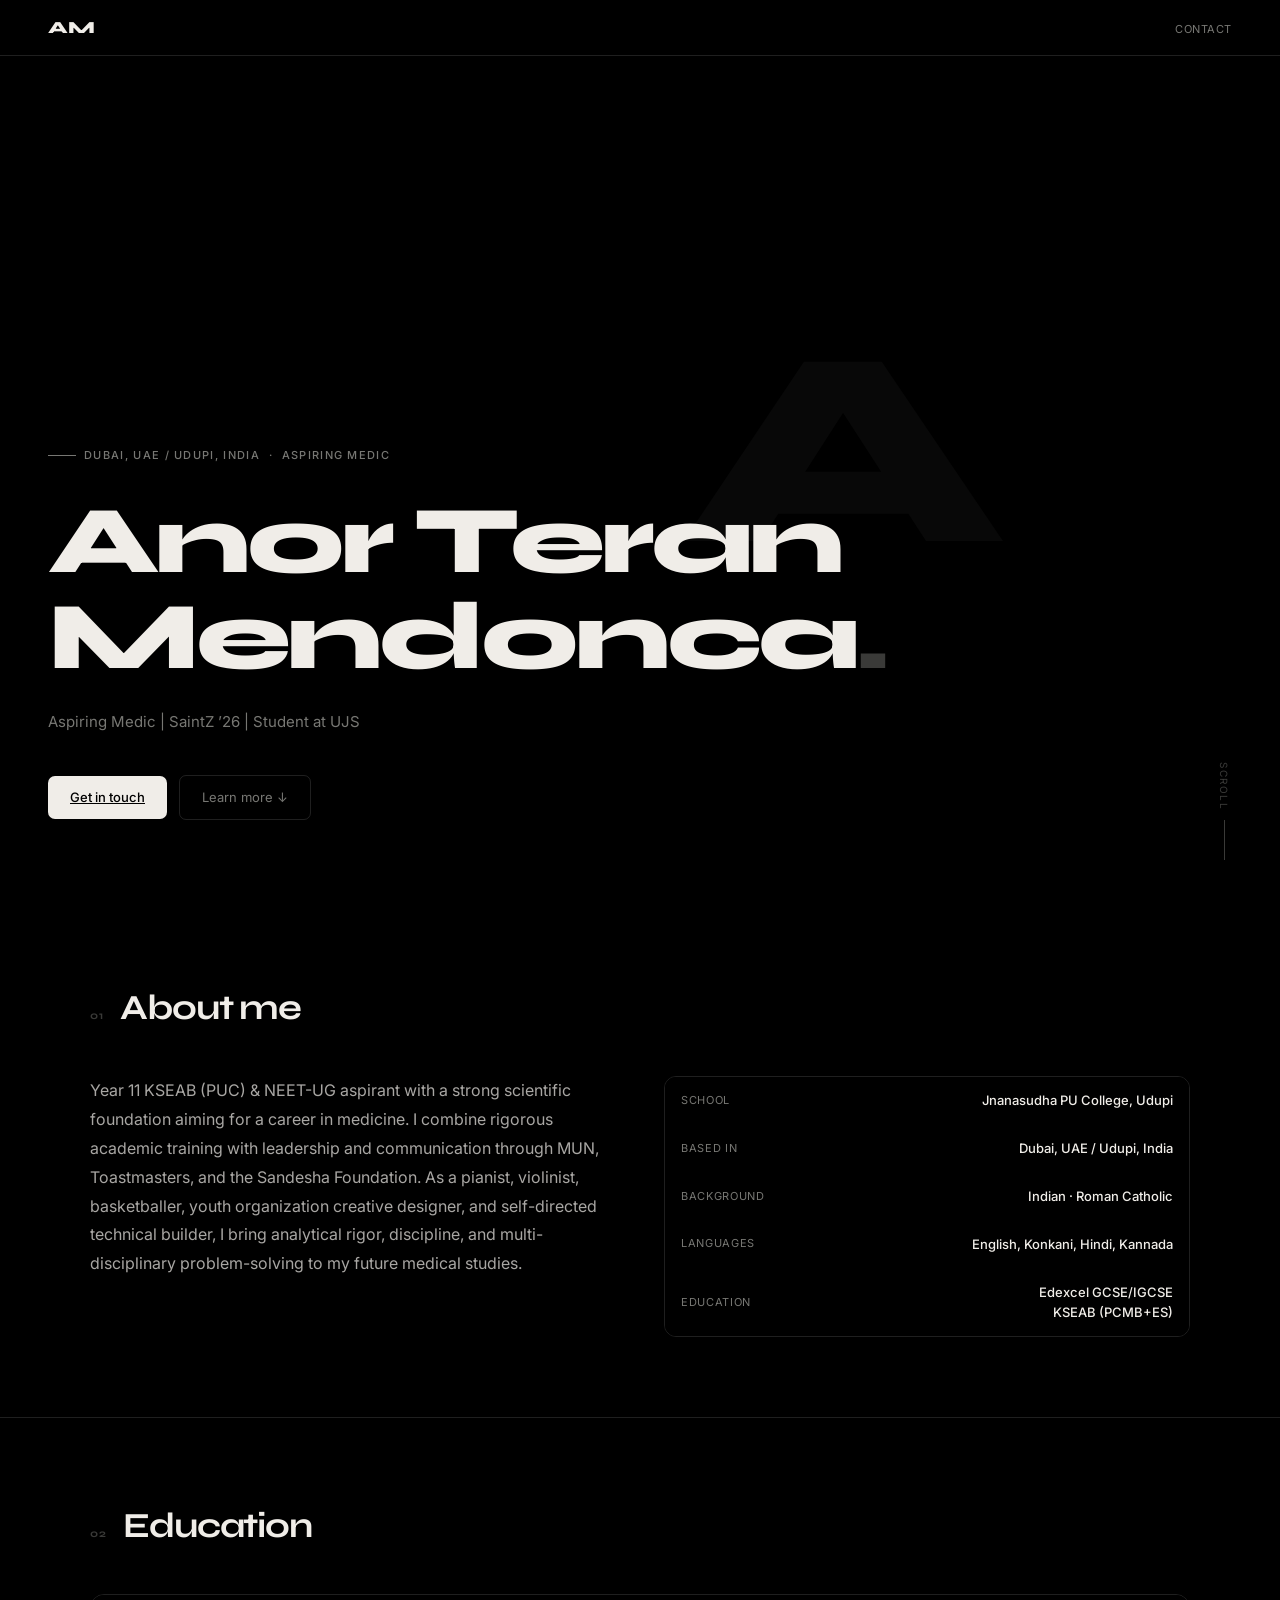
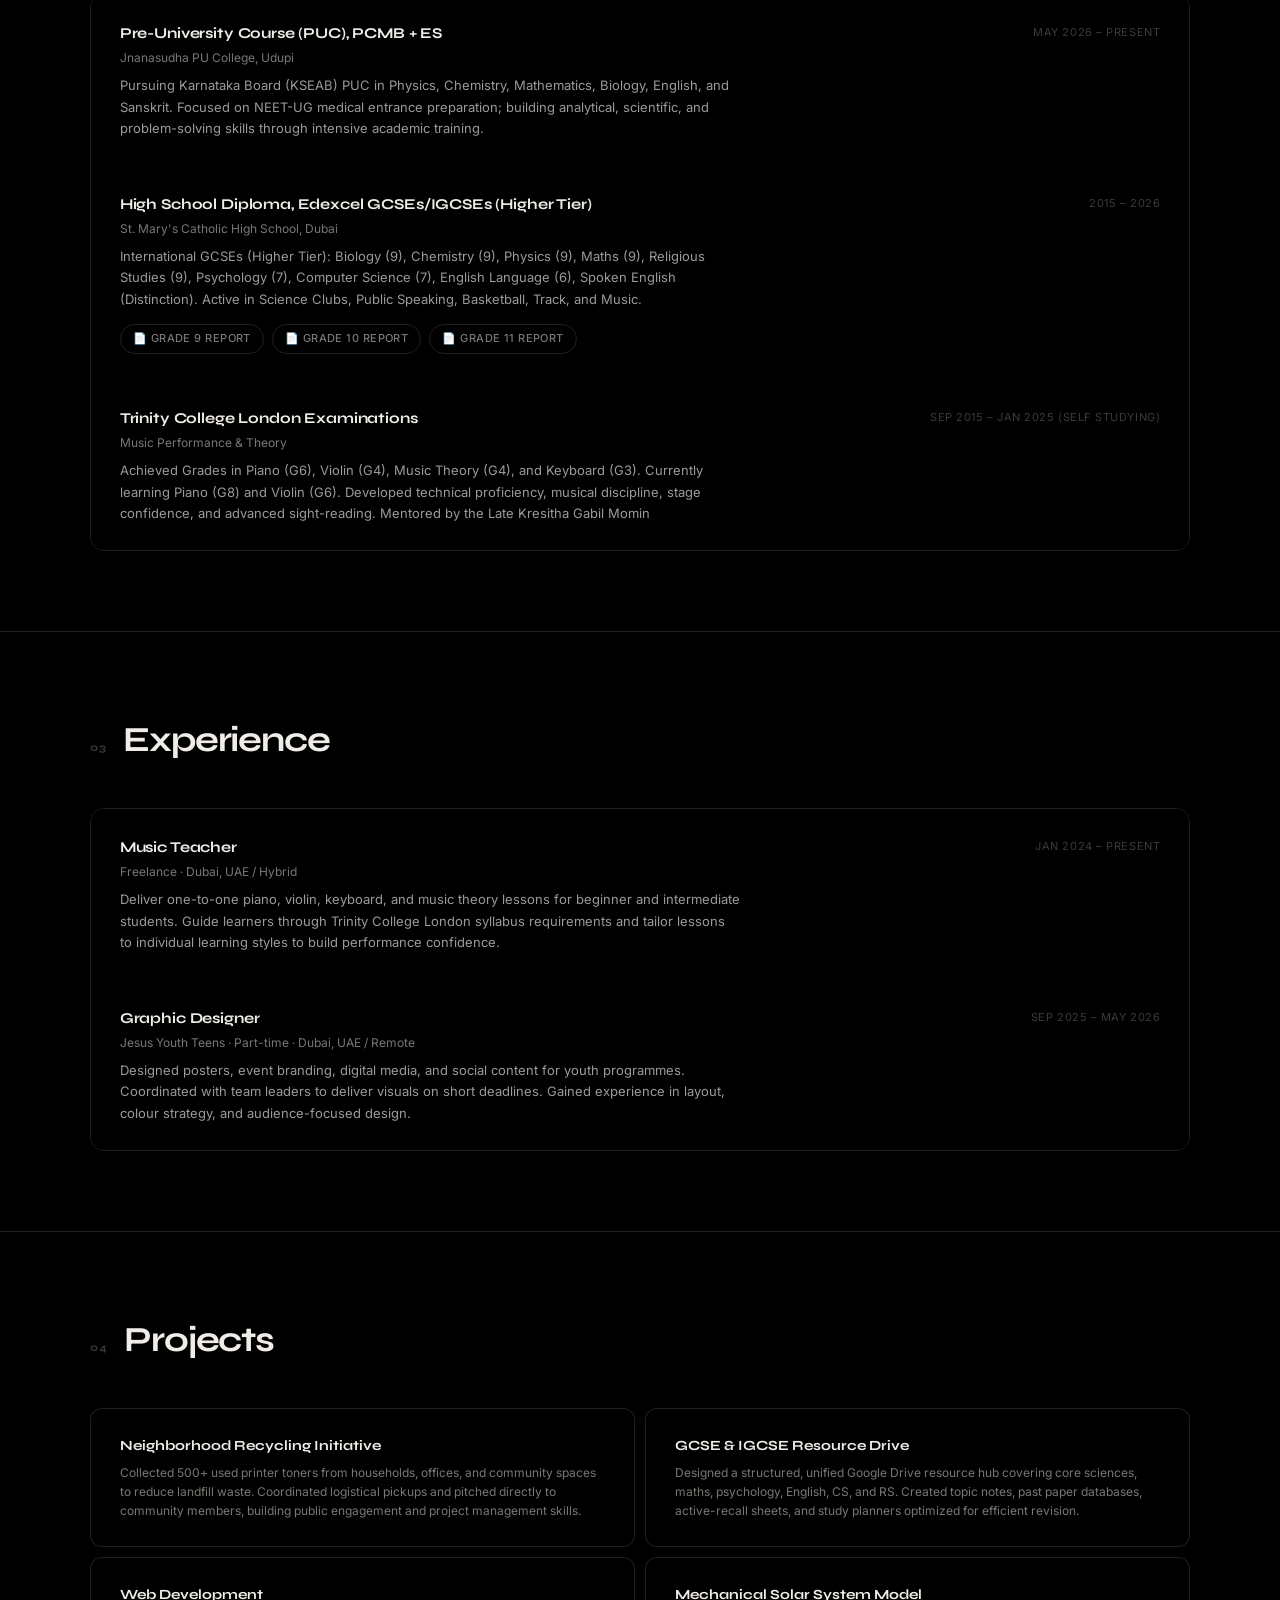
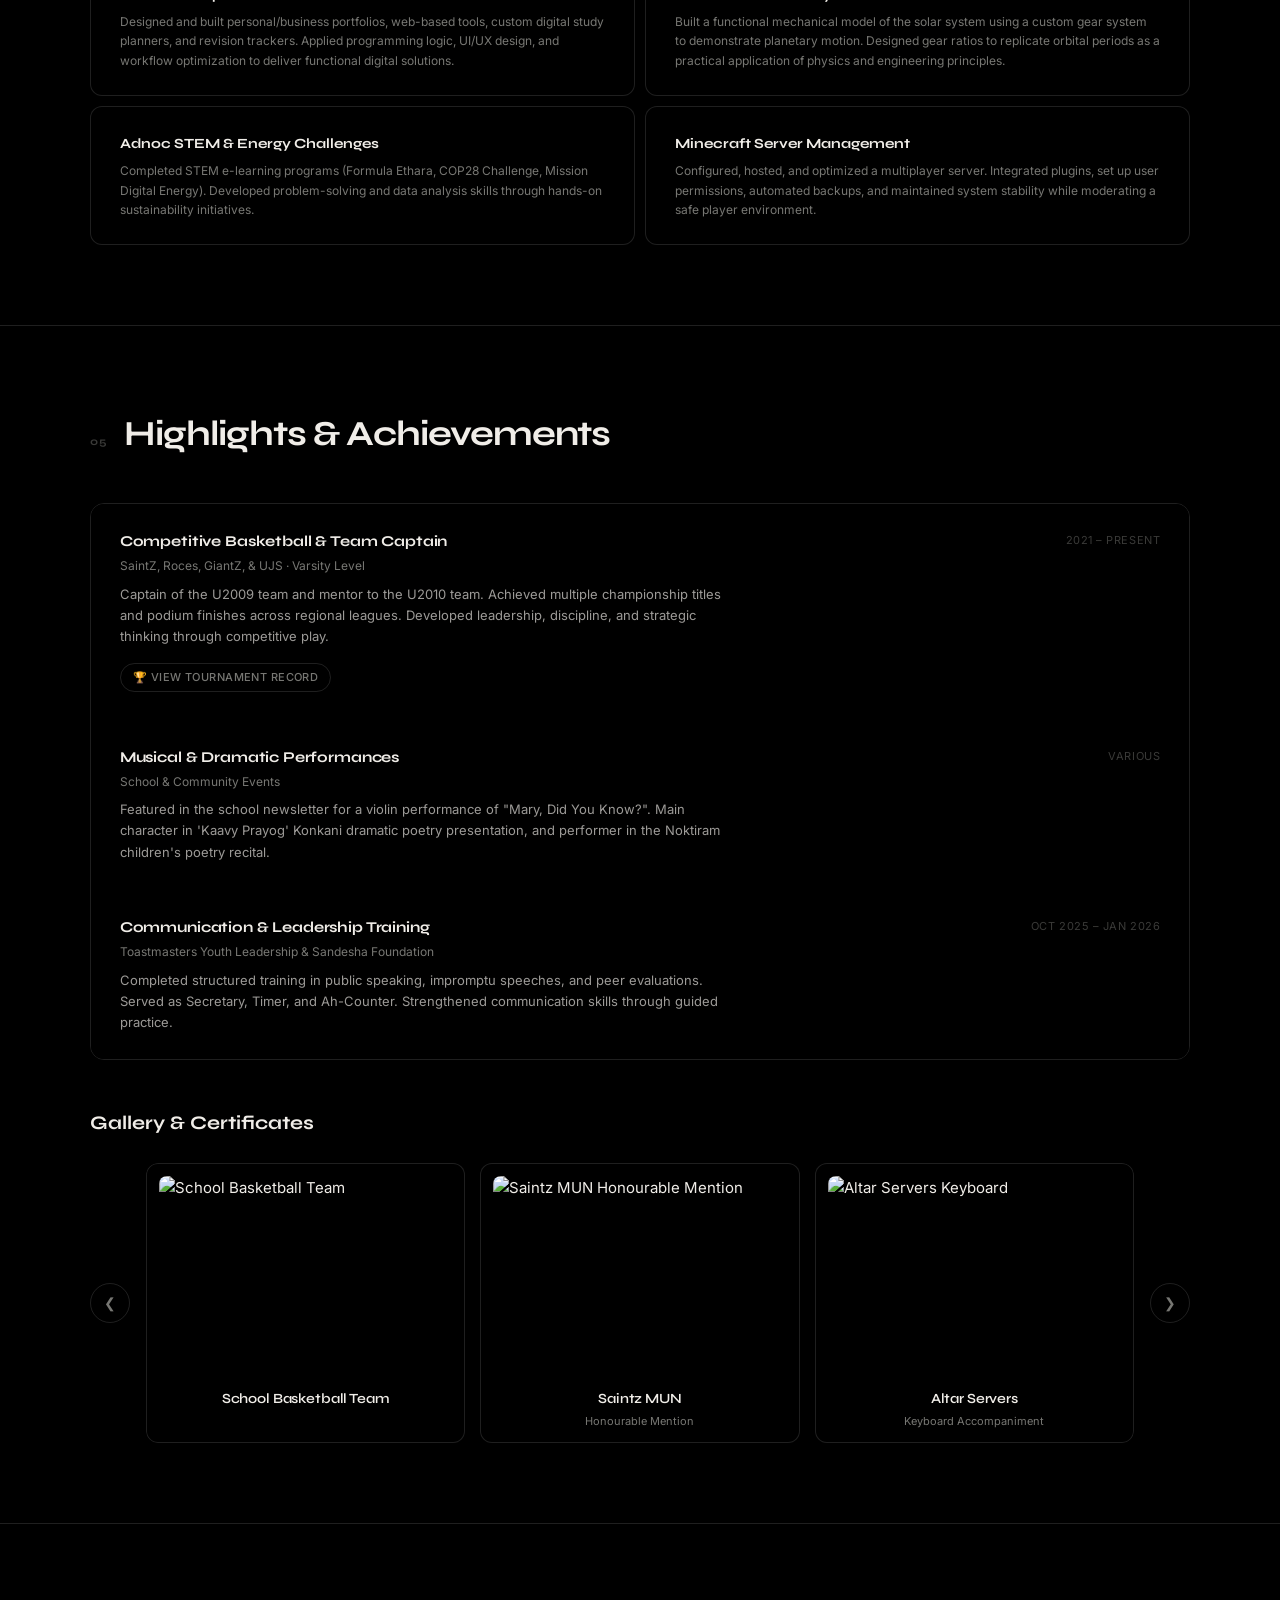
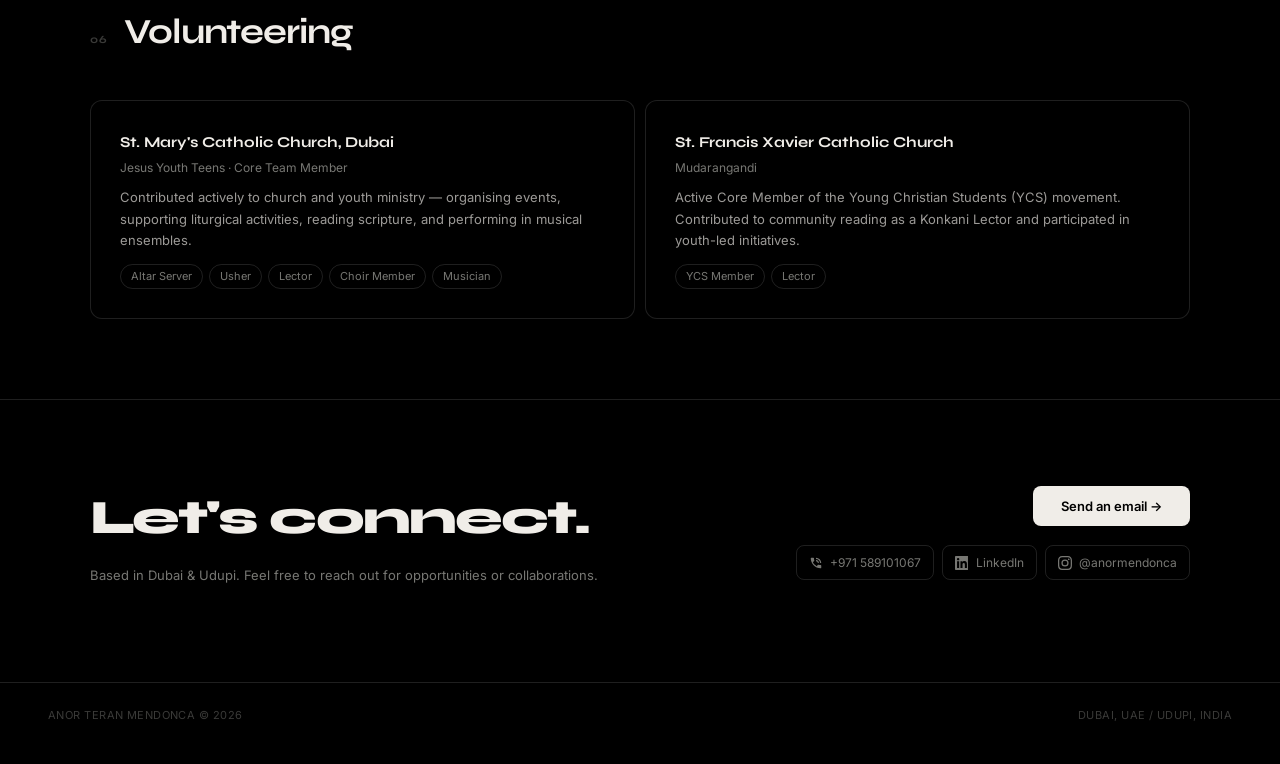
==== commit 40f169a3: "Update index.html" ====
--- a/index.html
+++ b/index.html
@@ -58,7 +58,7 @@
           <div class="exp-org">Jnanasudha PU College, Udupi</div>
           <p class="exp-desc">Pursuing Karnataka Board (KSEAB) PUC in Physics, Chemistry, Mathematics, Biology, English, and Sanskrit. Focused on NEET-UG medical entrance preparation; building analytical, scientific, and problem-solving skills through intensive academic training.</p>
         </div>
-        <div class="exp-date">May 2026 – May 2028</div>
+        <div class="exp-date">May 2026 – Present</div>
       </div>
       
       <div class="exp-row">
@@ -101,9 +101,9 @@
         <div>
           <div class="exp-title">Trinity College London Examinations</div>
           <div class="exp-org">Music Performance & Theory</div>
-          <p class="exp-desc">Achieved Grades in Piano (G6), Violin (G5), Music Theory (G4), and Keyboard (G3). Currently learning Piano (G8) and Violin (G6). Developed technical proficiency, musical discipline, stage confidence, and advanced sight-reading.</p>
-        </div>
-        <div class="exp-date">Sep 2015 – Present</div>
+          <p class="exp-desc">Achieved Grades in Piano (G6), Violin (G4), Music Theory (G4), and Keyboard (G3). Currently learning Piano (G8) and Violin (G6). Developed technical proficiency, musical discipline, stage confidence, and advanced sight-reading. Mentored by the Late Kresitha Gabil Momin</p>
+        </div>
+        <div class="exp-date">Sep 2015 – Jan 2025 (Self Studying) </div>
       </div>
     </div>
 
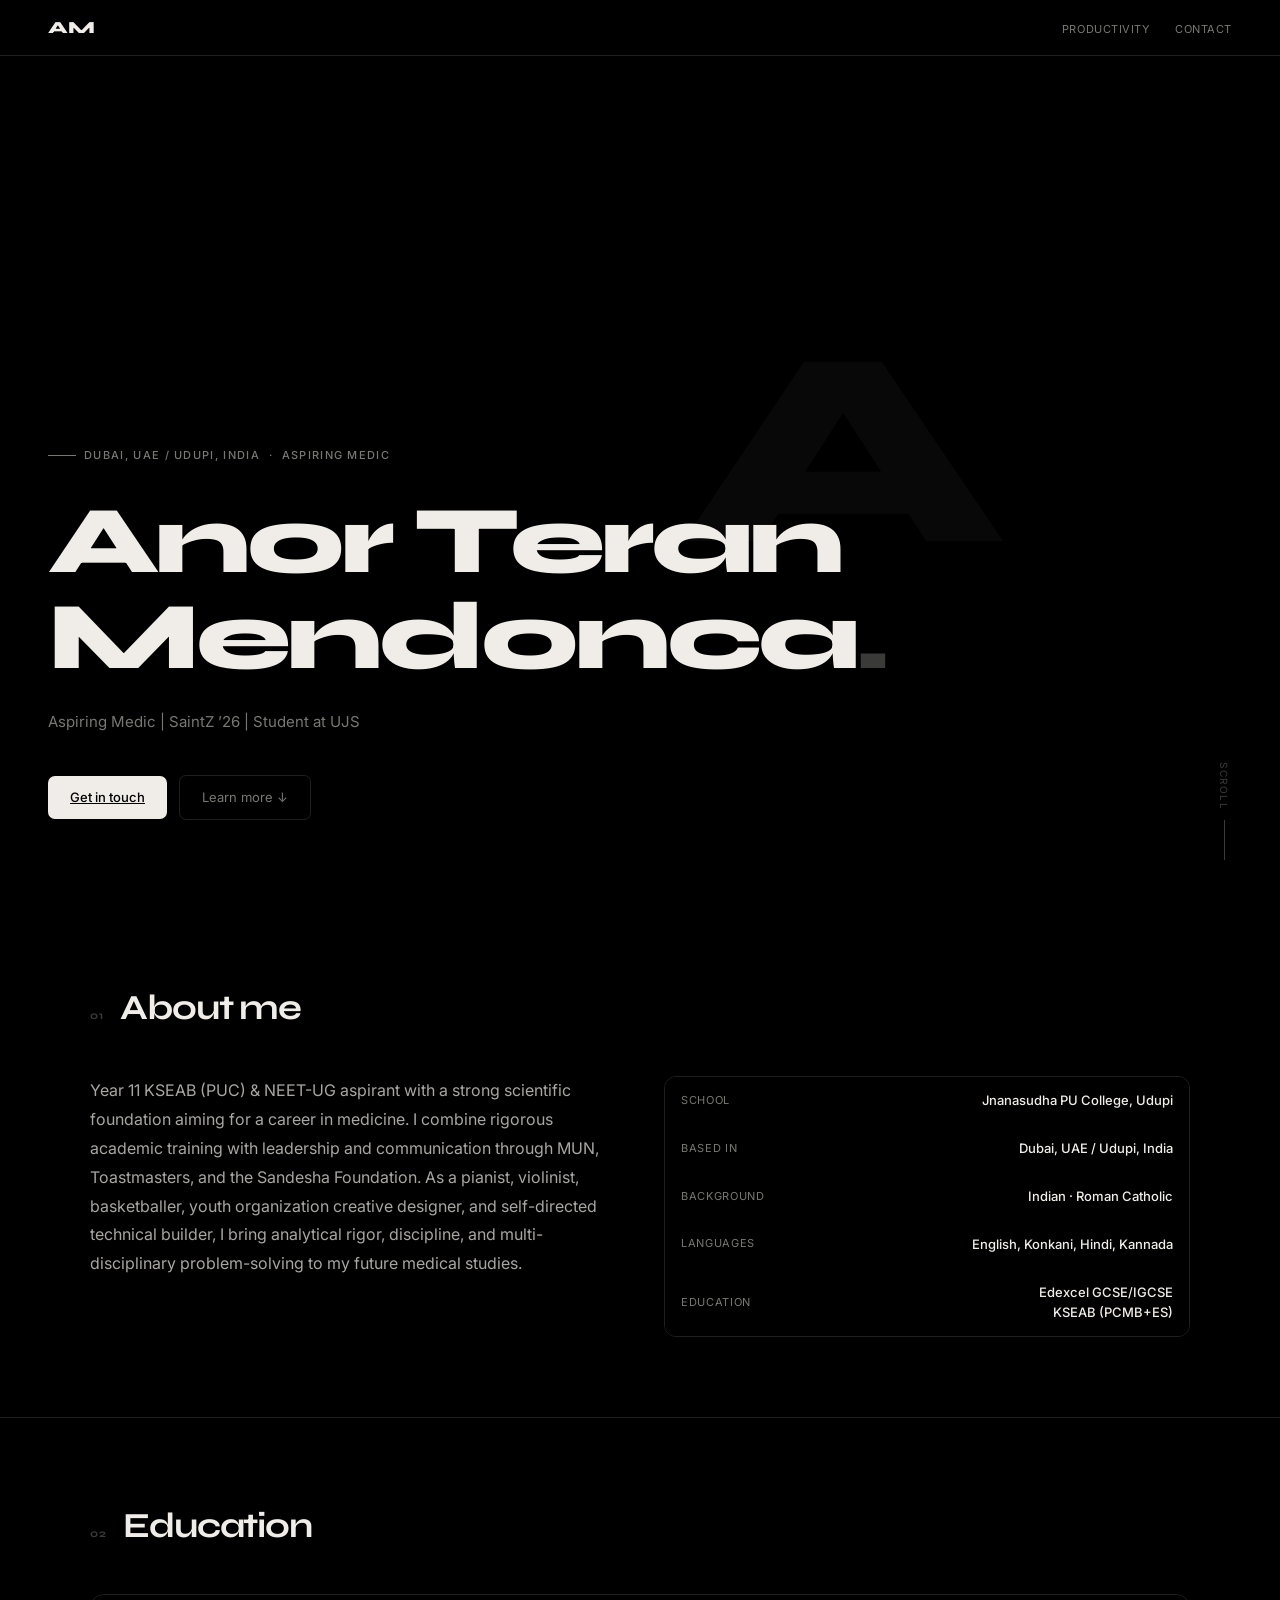
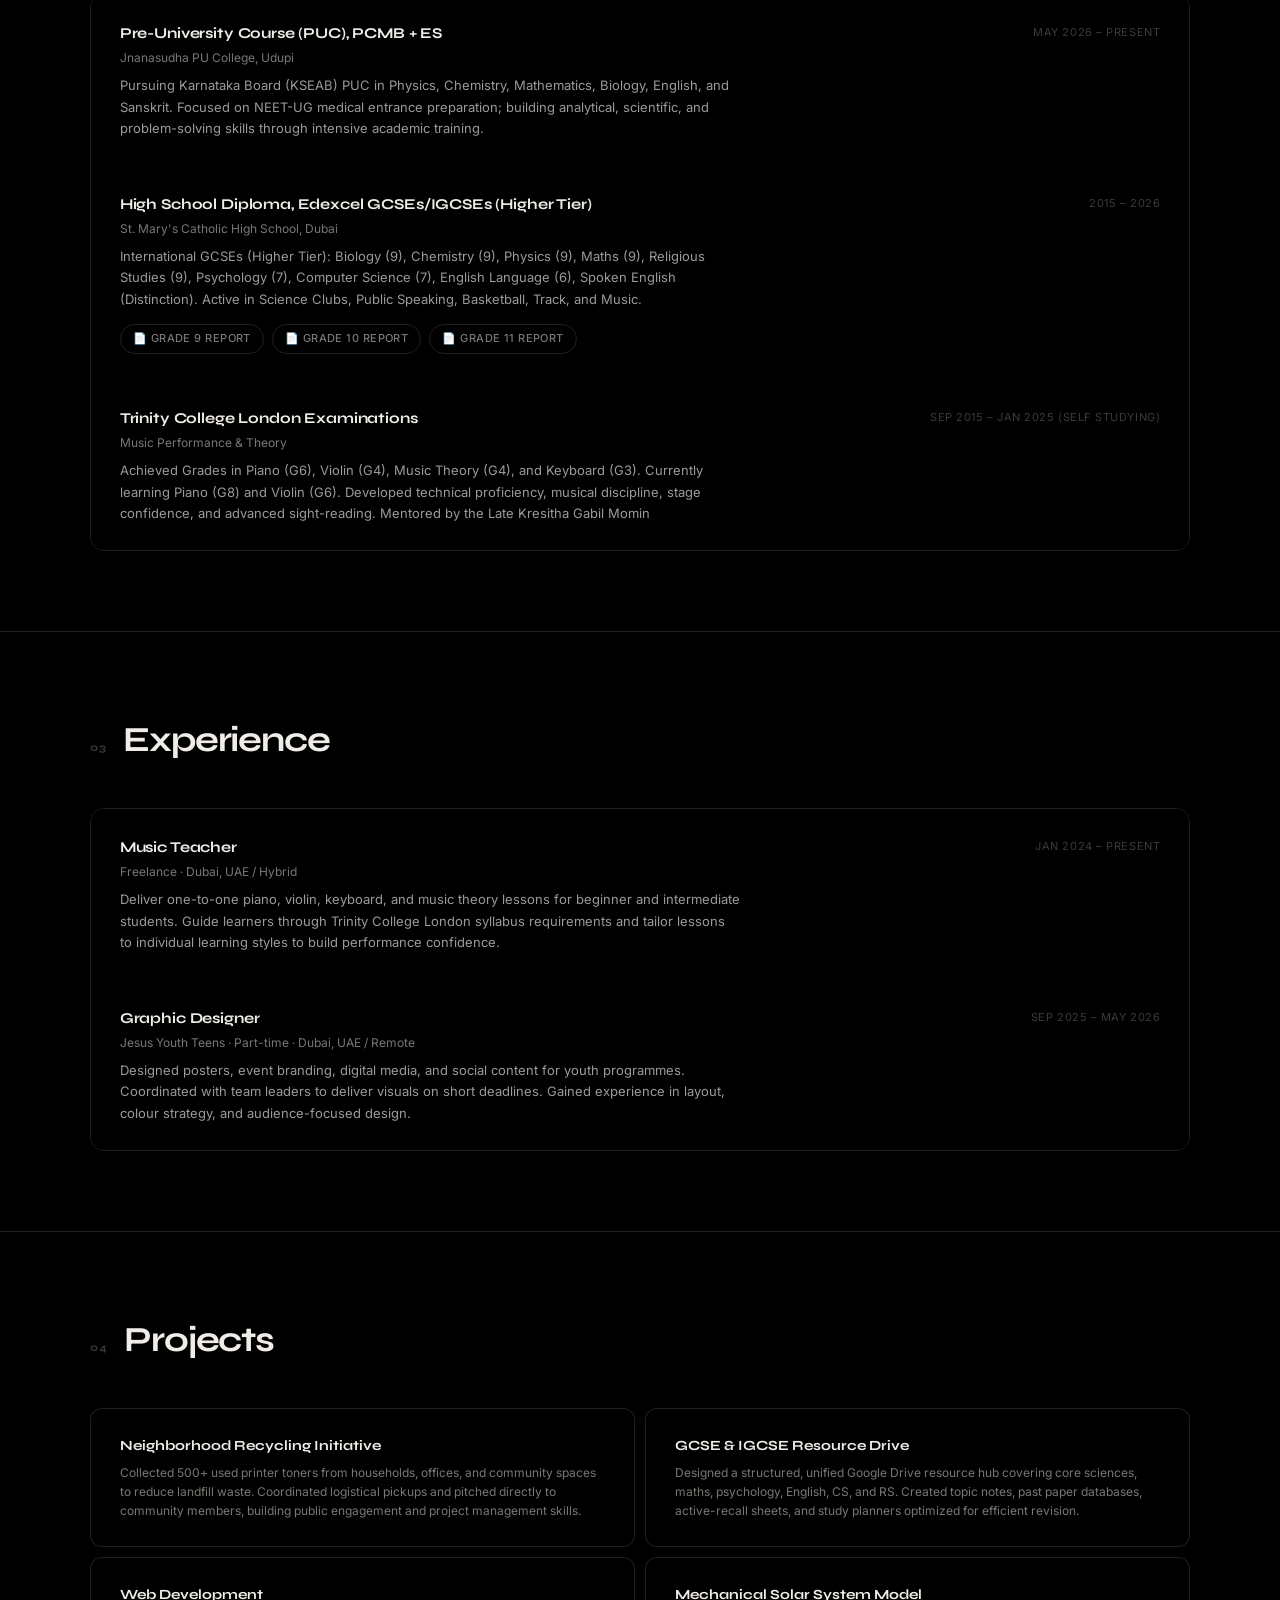
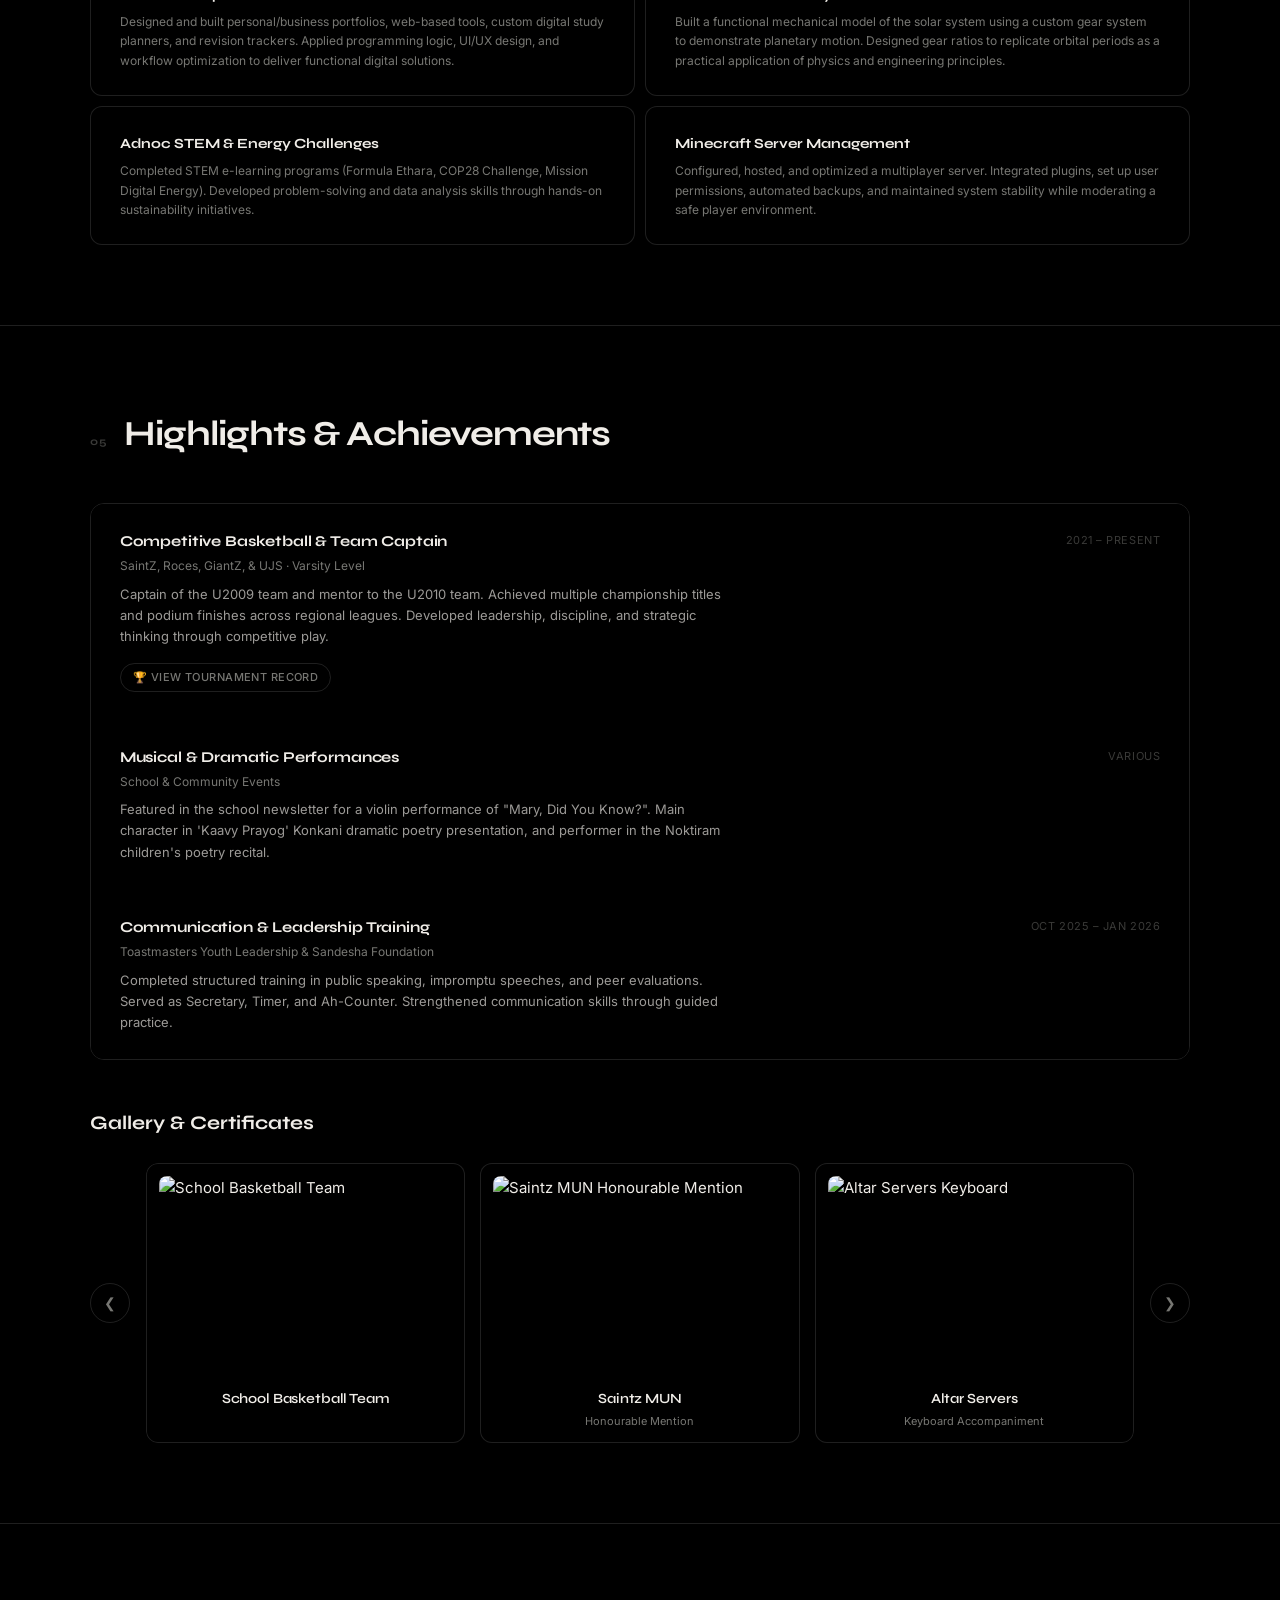
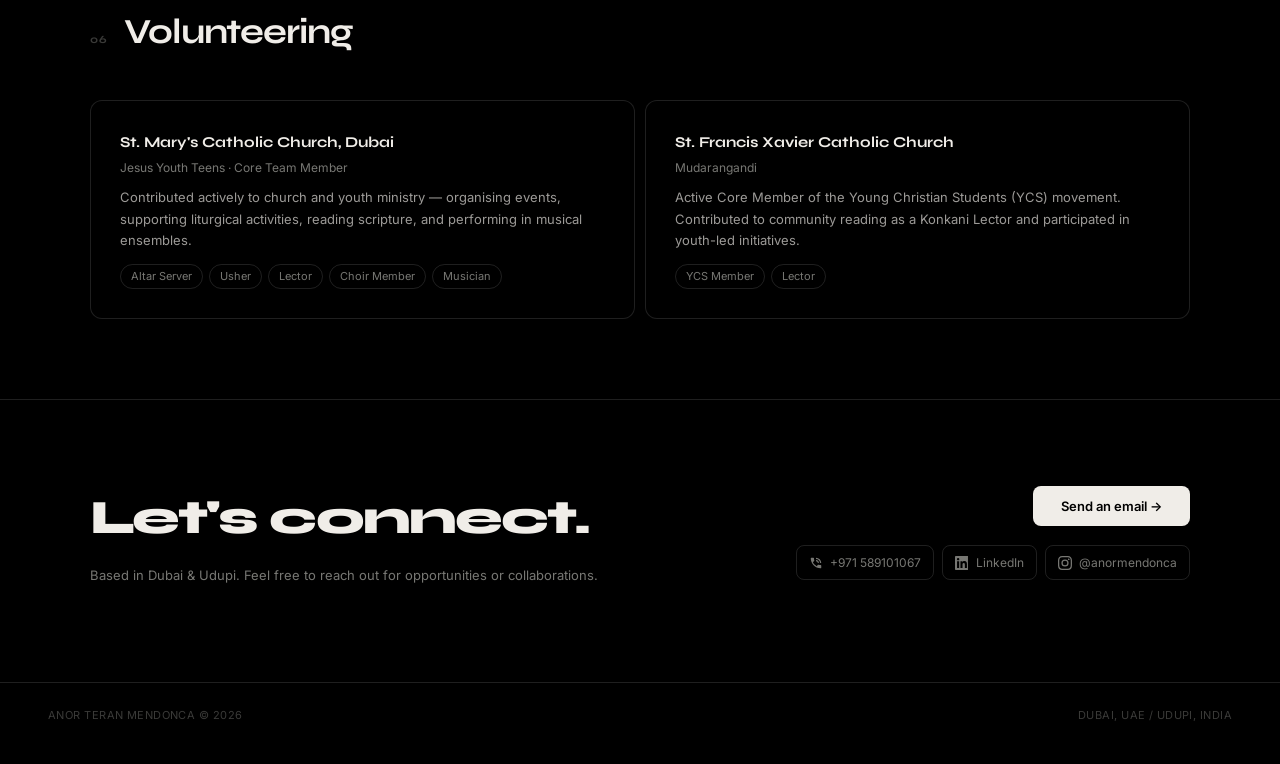
==== commit 32078be1: "Update index.html" ====
--- a/index.html
+++ b/index.html
@@ -12,6 +12,7 @@
 <nav>
   <span class="nav-logo" id="amLogo">AM</span>
   <ul class="nav-links">
+    <li><a href="https://anormendonca.github.io/website/productivity.html">Productivity</a></li>
     <li><a href="#contact">Contact</a></li>
   </ul>
 </nav>
